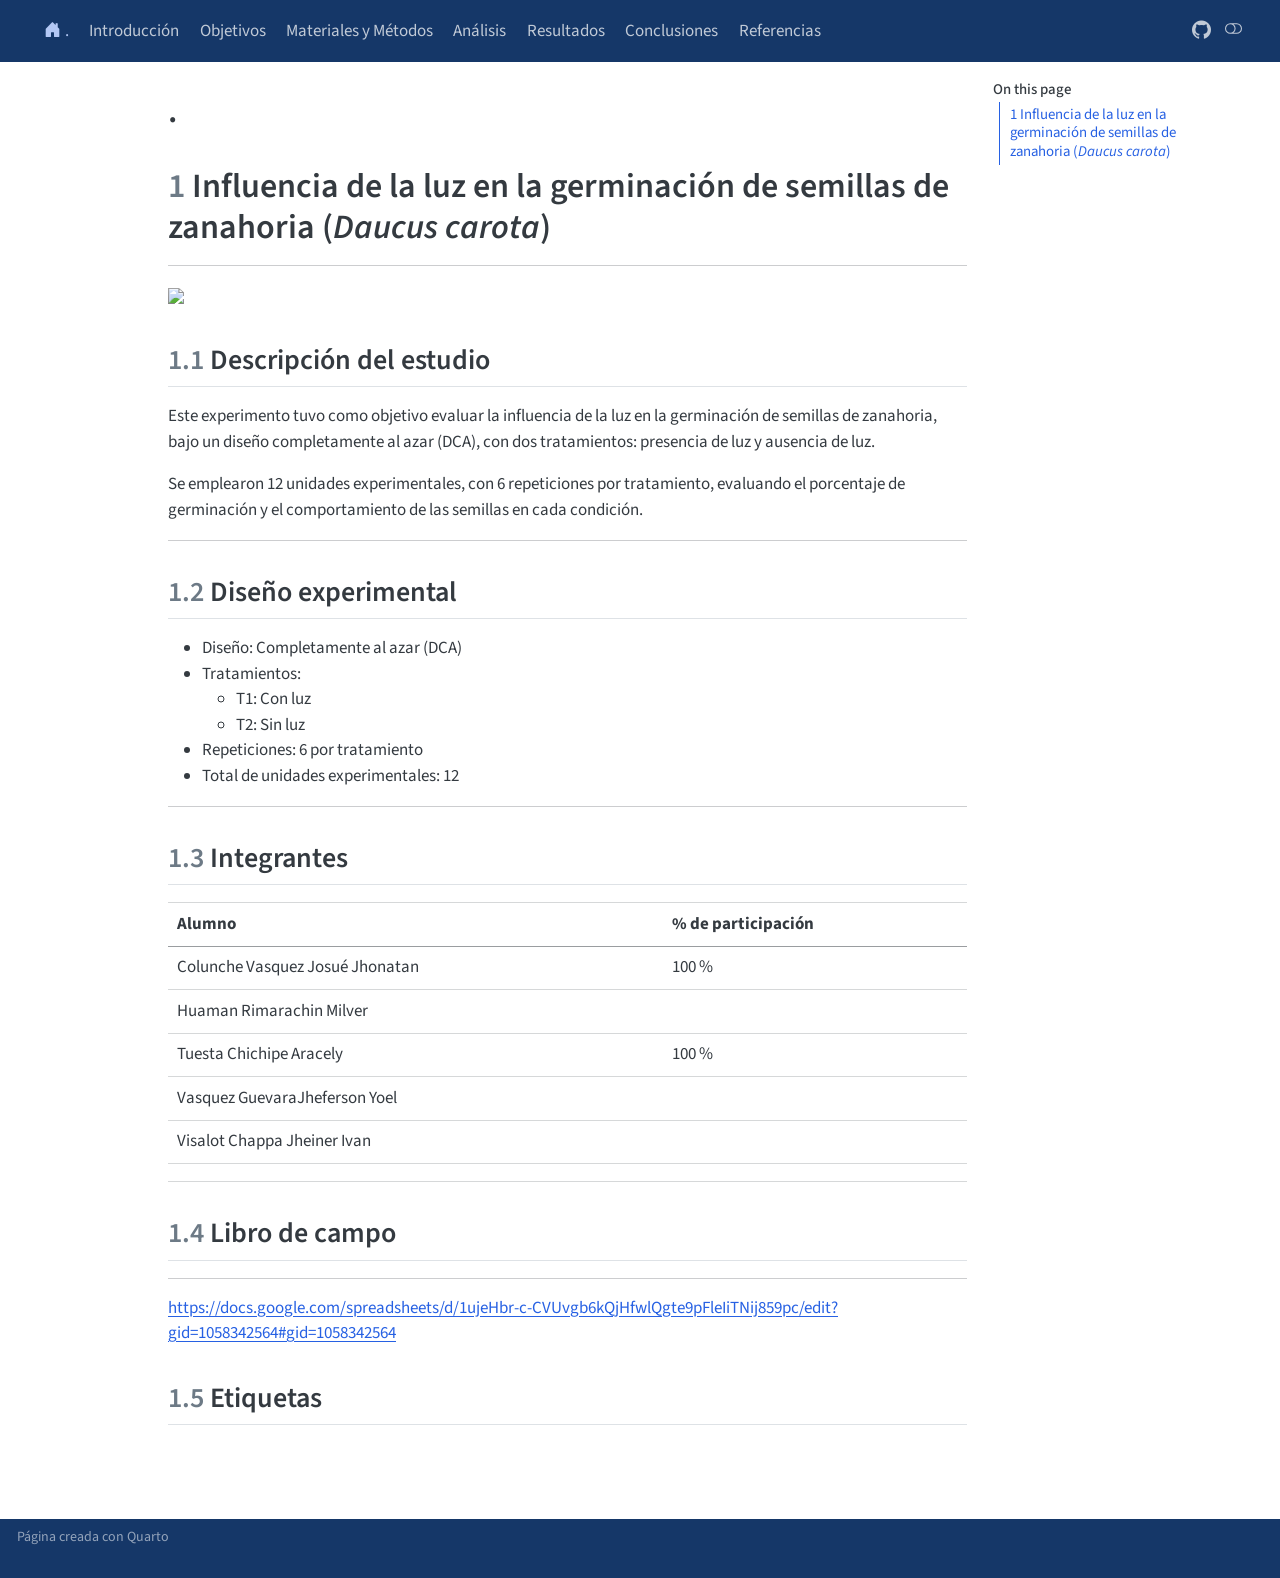
==== docs/index.html @ a4f4dec4 "grup_zanahoria" ====
<!DOCTYPE html>
<html xmlns="http://www.w3.org/1999/xhtml" lang="en" xml:lang="en"><head>

<meta charset="utf-8">
<meta name="generator" content="quarto-1.8.25">

<meta name="viewport" content="width=device-width, initial-scale=1.0, user-scalable=yes">


<title>. – Germinación de Zanahoria</title>
<style>
code{white-space: pre-wrap;}
span.smallcaps{font-variant: small-caps;}
div.columns{display: flex; gap: min(4vw, 1.5em);}
div.column{flex: auto; overflow-x: auto;}
div.hanging-indent{margin-left: 1.5em; text-indent: -1.5em;}
ul.task-list{list-style: none;}
ul.task-list li input[type="checkbox"] {
  width: 0.8em;
  margin: 0 0.8em 0.2em -1em; /* quarto-specific, see https://github.com/quarto-dev/quarto-cli/issues/4556 */ 
  vertical-align: middle;
}
</style>


<script src="site_libs/quarto-nav/quarto-nav.js"></script>
<script src="site_libs/quarto-nav/headroom.min.js"></script>
<script src="site_libs/clipboard/clipboard.min.js"></script>
<script src="site_libs/quarto-search/autocomplete.umd.js"></script>
<script src="site_libs/quarto-search/fuse.min.js"></script>
<script src="site_libs/quarto-search/quarto-search.js"></script>
<meta name="quarto:offset" content="./">
<script src="site_libs/quarto-html/quarto.js" type="module"></script>
<script src="site_libs/quarto-html/tabsets/tabsets.js" type="module"></script>
<script src="site_libs/quarto-html/axe/axe-check.js" type="module"></script>
<script src="site_libs/quarto-html/popper.min.js"></script>
<script src="site_libs/quarto-html/tippy.umd.min.js"></script>
<script src="site_libs/quarto-html/anchor.min.js"></script>
<link href="site_libs/quarto-html/tippy.css" rel="stylesheet">
<link href="site_libs/quarto-html/quarto-syntax-highlighting-7b89279ff1a6dce999919e0e67d4d9ec.css" rel="stylesheet" class="quarto-color-scheme" id="quarto-text-highlighting-styles">
<link href="site_libs/quarto-html/quarto-syntax-highlighting-dark-707d8167ce6003fca903bfe2be84ab7f.css" rel="stylesheet" class="quarto-color-scheme quarto-color-alternate" id="quarto-text-highlighting-styles">
<link href="site_libs/quarto-html/quarto-syntax-highlighting-7b89279ff1a6dce999919e0e67d4d9ec.css" rel="stylesheet" class="quarto-color-scheme-extra" id="quarto-text-highlighting-styles">
<script src="site_libs/bootstrap/bootstrap.min.js"></script>
<link href="site_libs/bootstrap/bootstrap-icons.css" rel="stylesheet">
<link href="site_libs/bootstrap/bootstrap-f4fe84d6aef50771ecb6d51d9c04e123.min.css" rel="stylesheet" append-hash="true" class="quarto-color-scheme" id="quarto-bootstrap" data-mode="light">
<link href="site_libs/bootstrap/bootstrap-dark-17137f2d89cb4704810984cd460d24f6.min.css" rel="stylesheet" append-hash="true" class="quarto-color-scheme quarto-color-alternate" id="quarto-bootstrap" data-mode="dark">
<link href="site_libs/bootstrap/bootstrap-f4fe84d6aef50771ecb6d51d9c04e123.min.css" rel="stylesheet" append-hash="true" class="quarto-color-scheme-extra" id="quarto-bootstrap" data-mode="light">
<script id="quarto-search-options" type="application/json">{
  "location": "navbar",
  "copy-button": false,
  "collapse-after": 3,
  "panel-placement": "end",
  "type": "overlay",
  "limit": 50,
  "keyboard-shortcut": [
    "f",
    "/",
    "s"
  ],
  "show-item-context": false,
  "language": {
    "search-no-results-text": "No results",
    "search-matching-documents-text": "matching documents",
    "search-copy-link-title": "Copy link to search",
    "search-hide-matches-text": "Hide additional matches",
    "search-more-match-text": "more match in this document",
    "search-more-matches-text": "more matches in this document",
    "search-clear-button-title": "Clear",
    "search-text-placeholder": "",
    "search-detached-cancel-button-title": "Cancel",
    "search-submit-button-title": "Submit",
    "search-label": "Search"
  }
}</script>


</head>

<body class="nav-fixed quarto-light"><script id="quarto-html-before-body" type="application/javascript">
    const toggleBodyColorMode = (bsSheetEl) => {
      const mode = bsSheetEl.getAttribute("data-mode");
      const bodyEl = window.document.querySelector("body");
      if (mode === "dark") {
        bodyEl.classList.add("quarto-dark");
        bodyEl.classList.remove("quarto-light");
      } else {
        bodyEl.classList.add("quarto-light");
        bodyEl.classList.remove("quarto-dark");
      }
    }
    const toggleBodyColorPrimary = () => {
      const bsSheetEl = window.document.querySelector("link#quarto-bootstrap:not([rel=disabled-stylesheet])");
      if (bsSheetEl) {
        toggleBodyColorMode(bsSheetEl);
      }
    }
    const setColorSchemeToggle = (alternate) => {
      const toggles = window.document.querySelectorAll('.quarto-color-scheme-toggle');
      for (let i=0; i < toggles.length; i++) {
        const toggle = toggles[i];
        if (toggle) {
          if (alternate) {
            toggle.classList.add("alternate");
          } else {
            toggle.classList.remove("alternate");
          }
        }
      }
    };
    const toggleColorMode = (alternate) => {
      // Switch the stylesheets
      const primaryStylesheets = window.document.querySelectorAll('link.quarto-color-scheme:not(.quarto-color-alternate)');
      const alternateStylesheets = window.document.querySelectorAll('link.quarto-color-scheme.quarto-color-alternate');
      manageTransitions('#quarto-margin-sidebar .nav-link', false);
      if (alternate) {
        // note: dark is layered on light, we don't disable primary!
        enableStylesheet(alternateStylesheets);
        for (const sheetNode of alternateStylesheets) {
          if (sheetNode.id === "quarto-bootstrap") {
            toggleBodyColorMode(sheetNode);
          }
        }
      } else {
        disableStylesheet(alternateStylesheets);
        enableStylesheet(primaryStylesheets)
        toggleBodyColorPrimary();
      }
      manageTransitions('#quarto-margin-sidebar .nav-link', true);
      // Switch the toggles
      setColorSchemeToggle(alternate)
      // Hack to workaround the fact that safari doesn't
      // properly recolor the scrollbar when toggling (#1455)
      if (navigator.userAgent.indexOf('Safari') > 0 && navigator.userAgent.indexOf('Chrome') == -1) {
        manageTransitions("body", false);
        window.scrollTo(0, 1);
        setTimeout(() => {
          window.scrollTo(0, 0);
          manageTransitions("body", true);
        }, 40);
      }
    }
    const disableStylesheet = (stylesheets) => {
      for (let i=0; i < stylesheets.length; i++) {
        const stylesheet = stylesheets[i];
        stylesheet.rel = 'disabled-stylesheet';
      }
    }
    const enableStylesheet = (stylesheets) => {
      for (let i=0; i < stylesheets.length; i++) {
        const stylesheet = stylesheets[i];
        if(stylesheet.rel !== 'stylesheet') { // for Chrome, which will still FOUC without this check
          stylesheet.rel = 'stylesheet';
        }
      }
    }
    const manageTransitions = (selector, allowTransitions) => {
      const els = window.document.querySelectorAll(selector);
      for (let i=0; i < els.length; i++) {
        const el = els[i];
        if (allowTransitions) {
          el.classList.remove('notransition');
        } else {
          el.classList.add('notransition');
        }
      }
    }
    const isFileUrl = () => {
      return window.location.protocol === 'file:';
    }
    const hasAlternateSentinel = () => {
      let styleSentinel = getColorSchemeSentinel();
      if (styleSentinel !== null) {
        return styleSentinel === "alternate";
      } else {
        return false;
      }
    }
    const setStyleSentinel = (alternate) => {
      const value = alternate ? "alternate" : "default";
      if (!isFileUrl()) {
        window.localStorage.setItem("quarto-color-scheme", value);
      } else {
        localAlternateSentinel = value;
      }
    }
    const getColorSchemeSentinel = () => {
      if (!isFileUrl()) {
        const storageValue = window.localStorage.getItem("quarto-color-scheme");
        return storageValue != null ? storageValue : localAlternateSentinel;
      } else {
        return localAlternateSentinel;
      }
    }
    const toggleGiscusIfUsed = (isAlternate, darkModeDefault) => {
      const baseTheme = document.querySelector('#giscus-base-theme')?.value ?? 'light';
      const alternateTheme = document.querySelector('#giscus-alt-theme')?.value ?? 'dark';
      let newTheme = '';
      if(authorPrefersDark) {
        newTheme = isAlternate ? baseTheme : alternateTheme;
      } else {
        newTheme = isAlternate ? alternateTheme : baseTheme;
      }
      const changeGiscusTheme = () => {
        // From: https://github.com/giscus/giscus/issues/336
        const sendMessage = (message) => {
          const iframe = document.querySelector('iframe.giscus-frame');
          if (!iframe) return;
          iframe.contentWindow.postMessage({ giscus: message }, 'https://giscus.app');
        }
        sendMessage({
          setConfig: {
            theme: newTheme
          }
        });
      }
      const isGiscussLoaded = window.document.querySelector('iframe.giscus-frame') !== null;
      if (isGiscussLoaded) {
        changeGiscusTheme();
      }
    };
    const authorPrefersDark = false;
    const darkModeDefault = authorPrefersDark;
      document.querySelector('link#quarto-text-highlighting-styles.quarto-color-scheme-extra').rel = 'disabled-stylesheet';
      document.querySelector('link#quarto-bootstrap.quarto-color-scheme-extra').rel = 'disabled-stylesheet';
    let localAlternateSentinel = darkModeDefault ? 'alternate' : 'default';
    // Dark / light mode switch
    window.quartoToggleColorScheme = () => {
      // Read the current dark / light value
      let toAlternate = !hasAlternateSentinel();
      toggleColorMode(toAlternate);
      setStyleSentinel(toAlternate);
      toggleGiscusIfUsed(toAlternate, darkModeDefault);
      window.dispatchEvent(new Event('resize'));
    };
    // Switch to dark mode if need be
    if (hasAlternateSentinel()) {
      toggleColorMode(true);
    } else {
      toggleColorMode(false);
    }
  </script>

<div id="quarto-search-results"></div>
  <header id="quarto-header" class="headroom fixed-top">
    <nav class="navbar navbar-expand-lg " data-bs-theme="dark">
      <div class="navbar-container container-fluid">
      <div class="navbar-brand-container mx-auto">
    <a href="./index.html" class="navbar-brand navbar-brand-logo">
    </a>
  </div>
            <div id="quarto-search" class="" title="Search"></div>
          <button class="navbar-toggler" type="button" data-bs-toggle="collapse" data-bs-target="#navbarCollapse" aria-controls="navbarCollapse" role="menu" aria-expanded="false" aria-label="Toggle navigation" onclick="if (window.quartoToggleHeadroom) { window.quartoToggleHeadroom(); }">
  <span class="navbar-toggler-icon"></span>
</button>
          <div class="collapse navbar-collapse" id="navbarCollapse">
            <ul class="navbar-nav navbar-nav-scroll me-auto">
  <li class="nav-item">
    <a class="nav-link active" href="./index.html" aria-current="page"> <i class="bi bi-house-door-fill" role="img">
</i> 
<span class="menu-text">.</span></a>
  </li>  
  <li class="nav-item">
    <a class="nav-link" href="./introduccion.html"> 
<span class="menu-text">Introducción</span></a>
  </li>  
  <li class="nav-item">
    <a class="nav-link" href="./objetivos.html"> 
<span class="menu-text">Objetivos</span></a>
  </li>  
  <li class="nav-item">
    <a class="nav-link" href="./metodologia.html"> 
<span class="menu-text">Materiales y Métodos</span></a>
  </li>  
  <li class="nav-item">
    <a class="nav-link" href="./analisis.html"> 
<span class="menu-text">Análisis</span></a>
  </li>  
  <li class="nav-item">
    <a class="nav-link" href="./resultados.html"> 
<span class="menu-text">Resultados</span></a>
  </li>  
  <li class="nav-item">
    <a class="nav-link" href="./conclusiones.html"> 
<span class="menu-text">Conclusiones</span></a>
  </li>  
  <li class="nav-item">
    <a class="nav-link" href="./referencias.html"> 
<span class="menu-text">Referencias</span></a>
  </li>  
</ul>
            <ul class="navbar-nav navbar-nav-scroll ms-auto">
  <li class="nav-item compact">
    <a class="nav-link" href="https://github.com/7342664321-bot/Grupo05_zanahorias"> <i class="bi bi-github" role="img" aria-label="GitHub">
</i> 
<span class="menu-text"></span></a>
  </li>  
</ul>
          </div> <!-- /navcollapse -->
            <div class="quarto-navbar-tools">
  <a href="" class="quarto-color-scheme-toggle quarto-navigation-tool  px-1" onclick="window.quartoToggleColorScheme(); return false;" title="Toggle dark mode"><i class="bi"></i></a>
</div>
      </div> <!-- /container-fluid -->
    </nav>
</header>
<!-- content -->
<div id="quarto-content" class="quarto-container page-columns page-rows-contents page-layout-article page-navbar">
<!-- sidebar -->
<!-- margin-sidebar -->
    <div id="quarto-margin-sidebar" class="sidebar margin-sidebar">
        <nav id="TOC" role="doc-toc" class="toc-active">
    <h2 id="toc-title">On this page</h2>
   
  <ul>
  <li><a href="#influencia-de-la-luz-en-la-germinación-de-semillas-de-zanahoria-daucus-carota" id="toc-influencia-de-la-luz-en-la-germinación-de-semillas-de-zanahoria-daucus-carota" class="nav-link active" data-scroll-target="#influencia-de-la-luz-en-la-germinación-de-semillas-de-zanahoria-daucus-carota"><span class="header-section-number">1</span> Influencia de la luz en la germinación de semillas de zanahoria (<em>Daucus carota</em>)</a>
  <ul class="collapse">
  <li><a href="#descripción-del-estudio" id="toc-descripción-del-estudio" class="nav-link" data-scroll-target="#descripción-del-estudio"><span class="header-section-number">1.1</span> Descripción del estudio</a></li>
  <li><a href="#diseño-experimental" id="toc-diseño-experimental" class="nav-link" data-scroll-target="#diseño-experimental"><span class="header-section-number">1.2</span> Diseño experimental</a></li>
  <li><a href="#integrantes" id="toc-integrantes" class="nav-link" data-scroll-target="#integrantes"><span class="header-section-number">1.3</span> Integrantes</a></li>
  <li><a href="#libro-de-campo" id="toc-libro-de-campo" class="nav-link" data-scroll-target="#libro-de-campo"><span class="header-section-number">1.4</span> Libro de campo</a></li>
  <li><a href="#etiquetas" id="toc-etiquetas" class="nav-link" data-scroll-target="#etiquetas"><span class="header-section-number">1.5</span> Etiquetas</a></li>
  </ul></li>
  </ul>
</nav>
    </div>
<!-- main -->
<main class="content" id="quarto-document-content">


<header id="title-block-header" class="quarto-title-block default">
<div class="quarto-title">
<h1 class="title">.</h1>
</div>



<div class="quarto-title-meta">

    
  
    
  </div>
  


</header>


<section id="influencia-de-la-luz-en-la-germinación-de-semillas-de-zanahoria-daucus-carota" class="level1" data-number="1">
<h1 data-number="1"><span class="header-section-number">1</span> Influencia de la luz en la germinación de semillas de zanahoria (<em>Daucus carota</em>)</h1>
<hr>
<p><img src="http://hablemosdeculturas.com/wp-content/uploads/2018/08/sembrar-zanahorias-1.jpg" class="img-fluid"></p>
<section id="descripción-del-estudio" class="level2" data-number="1.1">
<h2 data-number="1.1" class="anchored" data-anchor-id="descripción-del-estudio"><span class="header-section-number">1.1</span> Descripción del estudio</h2>
<p>Este experimento tuvo como objetivo evaluar la influencia de la luz en la germinación de semillas de zanahoria, bajo un diseño completamente al azar (DCA), con dos tratamientos: presencia de luz y ausencia de luz.</p>
<p>Se emplearon 12 unidades experimentales, con 6 repeticiones por tratamiento, evaluando el porcentaje de germinación y el comportamiento de las semillas en cada condición.</p>
<hr>
</section>
<section id="diseño-experimental" class="level2" data-number="1.2">
<h2 data-number="1.2" class="anchored" data-anchor-id="diseño-experimental"><span class="header-section-number">1.2</span> Diseño experimental</h2>
<ul>
<li>Diseño: Completamente al azar (DCA)<br>
</li>
<li>Tratamientos:
<ul>
<li>T1: Con luz<br>
</li>
<li>T2: Sin luz<br>
</li>
</ul></li>
<li>Repeticiones: 6 por tratamiento</li>
<li>Total de unidades experimentales: 12</li>
</ul>
<hr>
</section>
<section id="integrantes" class="level2" data-number="1.3">
<h2 data-number="1.3" class="anchored" data-anchor-id="integrantes"><span class="header-section-number">1.3</span> Integrantes</h2>
<table class="caption-top table">
<thead>
<tr class="header">
<th>Alumno</th>
<th>% de participación</th>
</tr>
</thead>
<tbody>
<tr class="odd">
<td>Colunche Vasquez Josué Jhonatan</td>
<td>100 %</td>
</tr>
<tr class="even">
<td>Huaman Rimarachin Milver</td>
<td></td>
</tr>
<tr class="odd">
<td>Tuesta Chichipe Aracely</td>
<td>100 %</td>
</tr>
<tr class="even">
<td>Vasquez GuevaraJheferson Yoel</td>
<td></td>
</tr>
<tr class="odd">
<td>Visalot Chappa Jheiner Ivan</td>
<td></td>
</tr>
<tr class="even">
<td></td>
<td></td>
</tr>
</tbody>
</table>
</section>
<section id="libro-de-campo" class="level2" data-number="1.4">
<h2 data-number="1.4" class="anchored" data-anchor-id="libro-de-campo"><span class="header-section-number">1.4</span> Libro de campo</h2>
<hr>
<p><a href="https://docs.google.com/spreadsheets/d/1ujeHbr-c-CVUvgb6kQjHfwlQgte9pFleIiTNij859pc/edit?gid=1058342564#gid=1058342564" class="uri">https://docs.google.com/spreadsheets/d/1ujeHbr-c-CVUvgb6kQjHfwlQgte9pFleIiTNij859pc/edit?gid=1058342564#gid=1058342564</a></p>
</section>
<section id="etiquetas" class="level2" data-number="1.5">
<h2 data-number="1.5" class="anchored" data-anchor-id="etiquetas"><span class="header-section-number">1.5</span> Etiquetas</h2>


</section>
</section>

</main> <!-- /main -->
<script id="quarto-html-after-body" type="application/javascript">
  window.document.addEventListener("DOMContentLoaded", function (event) {
    // Ensure there is a toggle, if there isn't float one in the top right
    if (window.document.querySelector('.quarto-color-scheme-toggle') === null) {
      const a = window.document.createElement('a');
      a.classList.add('top-right');
      a.classList.add('quarto-color-scheme-toggle');
      a.href = "";
      a.onclick = function() { try { window.quartoToggleColorScheme(); } catch {} return false; };
      const i = window.document.createElement("i");
      i.classList.add('bi');
      a.appendChild(i);
      window.document.body.appendChild(a);
    }
    setColorSchemeToggle(hasAlternateSentinel())
    const icon = "";
    const anchorJS = new window.AnchorJS();
    anchorJS.options = {
      placement: 'right',
      icon: icon
    };
    anchorJS.add('.anchored');
    const isCodeAnnotation = (el) => {
      for (const clz of el.classList) {
        if (clz.startsWith('code-annotation-')) {                     
          return true;
        }
      }
      return false;
    }
    const onCopySuccess = function(e) {
      // button target
      const button = e.trigger;
      // don't keep focus
      button.blur();
      // flash "checked"
      button.classList.add('code-copy-button-checked');
      var currentTitle = button.getAttribute("title");
      button.setAttribute("title", "Copied!");
      let tooltip;
      if (window.bootstrap) {
        button.setAttribute("data-bs-toggle", "tooltip");
        button.setAttribute("data-bs-placement", "left");
        button.setAttribute("data-bs-title", "Copied!");
        tooltip = new bootstrap.Tooltip(button, 
          { trigger: "manual", 
            customClass: "code-copy-button-tooltip",
            offset: [0, -8]});
        tooltip.show();    
      }
      setTimeout(function() {
        if (tooltip) {
          tooltip.hide();
          button.removeAttribute("data-bs-title");
          button.removeAttribute("data-bs-toggle");
          button.removeAttribute("data-bs-placement");
        }
        button.setAttribute("title", currentTitle);
        button.classList.remove('code-copy-button-checked');
      }, 1000);
      // clear code selection
      e.clearSelection();
    }
    const getTextToCopy = function(trigger) {
      const outerScaffold = trigger.parentElement.cloneNode(true);
      const codeEl = outerScaffold.querySelector('code');
      for (const childEl of codeEl.children) {
        if (isCodeAnnotation(childEl)) {
          childEl.remove();
        }
      }
      return codeEl.innerText;
    }
    const clipboard = new window.ClipboardJS('.code-copy-button:not([data-in-quarto-modal])', {
      text: getTextToCopy
    });
    clipboard.on('success', onCopySuccess);
    if (window.document.getElementById('quarto-embedded-source-code-modal')) {
      const clipboardModal = new window.ClipboardJS('.code-copy-button[data-in-quarto-modal]', {
        text: getTextToCopy,
        container: window.document.getElementById('quarto-embedded-source-code-modal')
      });
      clipboardModal.on('success', onCopySuccess);
    }
      var localhostRegex = new RegExp(/^(?:http|https):\/\/localhost\:?[0-9]*\//);
      var mailtoRegex = new RegExp(/^mailto:/);
        var filterRegex = new RegExp('/' + window.location.host + '/');
      var isInternal = (href) => {
          return filterRegex.test(href) || localhostRegex.test(href) || mailtoRegex.test(href);
      }
      // Inspect non-navigation links and adorn them if external
     var links = window.document.querySelectorAll('a[href]:not(.nav-link):not(.navbar-brand):not(.toc-action):not(.sidebar-link):not(.sidebar-item-toggle):not(.pagination-link):not(.no-external):not([aria-hidden]):not(.dropdown-item):not(.quarto-navigation-tool):not(.about-link)');
      for (var i=0; i<links.length; i++) {
        const link = links[i];
        if (!isInternal(link.href)) {
          // undo the damage that might have been done by quarto-nav.js in the case of
          // links that we want to consider external
          if (link.dataset.originalHref !== undefined) {
            link.href = link.dataset.originalHref;
          }
        }
      }
    function tippyHover(el, contentFn, onTriggerFn, onUntriggerFn) {
      const config = {
        allowHTML: true,
        maxWidth: 500,
        delay: 100,
        arrow: false,
        appendTo: function(el) {
            return el.parentElement;
        },
        interactive: true,
        interactiveBorder: 10,
        theme: 'quarto',
        placement: 'bottom-start',
      };
      if (contentFn) {
        config.content = contentFn;
      }
      if (onTriggerFn) {
        config.onTrigger = onTriggerFn;
      }
      if (onUntriggerFn) {
        config.onUntrigger = onUntriggerFn;
      }
      window.tippy(el, config); 
    }
    const noterefs = window.document.querySelectorAll('a[role="doc-noteref"]');
    for (var i=0; i<noterefs.length; i++) {
      const ref = noterefs[i];
      tippyHover(ref, function() {
        // use id or data attribute instead here
        let href = ref.getAttribute('data-footnote-href') || ref.getAttribute('href');
        try { href = new URL(href).hash; } catch {}
        const id = href.replace(/^#\/?/, "");
        const note = window.document.getElementById(id);
        if (note) {
          return note.innerHTML;
        } else {
          return "";
        }
      });
    }
    const xrefs = window.document.querySelectorAll('a.quarto-xref');
    const processXRef = (id, note) => {
      // Strip column container classes
      const stripColumnClz = (el) => {
        el.classList.remove("page-full", "page-columns");
        if (el.children) {
          for (const child of el.children) {
            stripColumnClz(child);
          }
        }
      }
      stripColumnClz(note)
      if (id === null || id.startsWith('sec-')) {
        // Special case sections, only their first couple elements
        const container = document.createElement("div");
        if (note.children && note.children.length > 2) {
          container.appendChild(note.children[0].cloneNode(true));
          for (let i = 1; i < note.children.length; i++) {
            const child = note.children[i];
            if (child.tagName === "P" && child.innerText === "") {
              continue;
            } else {
              container.appendChild(child.cloneNode(true));
              break;
            }
          }
          if (window.Quarto?.typesetMath) {
            window.Quarto.typesetMath(container);
          }
          return container.innerHTML
        } else {
          if (window.Quarto?.typesetMath) {
            window.Quarto.typesetMath(note);
          }
          return note.innerHTML;
        }
      } else {
        // Remove any anchor links if they are present
        const anchorLink = note.querySelector('a.anchorjs-link');
        if (anchorLink) {
          anchorLink.remove();
        }
        if (window.Quarto?.typesetMath) {
          window.Quarto.typesetMath(note);
        }
        if (note.classList.contains("callout")) {
          return note.outerHTML;
        } else {
          return note.innerHTML;
        }
      }
    }
    for (var i=0; i<xrefs.length; i++) {
      const xref = xrefs[i];
      tippyHover(xref, undefined, function(instance) {
        instance.disable();
        let url = xref.getAttribute('href');
        let hash = undefined; 
        if (url.startsWith('#')) {
          hash = url;
        } else {
          try { hash = new URL(url).hash; } catch {}
        }
        if (hash) {
          const id = hash.replace(/^#\/?/, "");
          const note = window.document.getElementById(id);
          if (note !== null) {
            try {
              const html = processXRef(id, note.cloneNode(true));
              instance.setContent(html);
            } finally {
              instance.enable();
              instance.show();
            }
          } else {
            // See if we can fetch this
            fetch(url.split('#')[0])
            .then(res => res.text())
            .then(html => {
              const parser = new DOMParser();
              const htmlDoc = parser.parseFromString(html, "text/html");
              const note = htmlDoc.getElementById(id);
              if (note !== null) {
                const html = processXRef(id, note);
                instance.setContent(html);
              } 
            }).finally(() => {
              instance.enable();
              instance.show();
            });
          }
        } else {
          // See if we can fetch a full url (with no hash to target)
          // This is a special case and we should probably do some content thinning / targeting
          fetch(url)
          .then(res => res.text())
          .then(html => {
            const parser = new DOMParser();
            const htmlDoc = parser.parseFromString(html, "text/html");
            const note = htmlDoc.querySelector('main.content');
            if (note !== null) {
              // This should only happen for chapter cross references
              // (since there is no id in the URL)
              // remove the first header
              if (note.children.length > 0 && note.children[0].tagName === "HEADER") {
                note.children[0].remove();
              }
              const html = processXRef(null, note);
              instance.setContent(html);
            } 
          }).finally(() => {
            instance.enable();
            instance.show();
          });
        }
      }, function(instance) {
      });
    }
        let selectedAnnoteEl;
        const selectorForAnnotation = ( cell, annotation) => {
          let cellAttr = 'data-code-cell="' + cell + '"';
          let lineAttr = 'data-code-annotation="' +  annotation + '"';
          const selector = 'span[' + cellAttr + '][' + lineAttr + ']';
          return selector;
        }
        const selectCodeLines = (annoteEl) => {
          const doc = window.document;
          const targetCell = annoteEl.getAttribute("data-target-cell");
          const targetAnnotation = annoteEl.getAttribute("data-target-annotation");
          const annoteSpan = window.document.querySelector(selectorForAnnotation(targetCell, targetAnnotation));
          const lines = annoteSpan.getAttribute("data-code-lines").split(",");
          const lineIds = lines.map((line) => {
            return targetCell + "-" + line;
          })
          let top = null;
          let height = null;
          let parent = null;
          if (lineIds.length > 0) {
              //compute the position of the single el (top and bottom and make a div)
              const el = window.document.getElementById(lineIds[0]);
              top = el.offsetTop;
              height = el.offsetHeight;
              parent = el.parentElement.parentElement;
            if (lineIds.length > 1) {
              const lastEl = window.document.getElementById(lineIds[lineIds.length - 1]);
              const bottom = lastEl.offsetTop + lastEl.offsetHeight;
              height = bottom - top;
            }
            if (top !== null && height !== null && parent !== null) {
              // cook up a div (if necessary) and position it 
              let div = window.document.getElementById("code-annotation-line-highlight");
              if (div === null) {
                div = window.document.createElement("div");
                div.setAttribute("id", "code-annotation-line-highlight");
                div.style.position = 'absolute';
                parent.appendChild(div);
              }
              div.style.top = top - 2 + "px";
              div.style.height = height + 4 + "px";
              div.style.left = 0;
              let gutterDiv = window.document.getElementById("code-annotation-line-highlight-gutter");
              if (gutterDiv === null) {
                gutterDiv = window.document.createElement("div");
                gutterDiv.setAttribute("id", "code-annotation-line-highlight-gutter");
                gutterDiv.style.position = 'absolute';
                const codeCell = window.document.getElementById(targetCell);
                const gutter = codeCell.querySelector('.code-annotation-gutter');
                gutter.appendChild(gutterDiv);
              }
              gutterDiv.style.top = top - 2 + "px";
              gutterDiv.style.height = height + 4 + "px";
            }
            selectedAnnoteEl = annoteEl;
          }
        };
        const unselectCodeLines = () => {
          const elementsIds = ["code-annotation-line-highlight", "code-annotation-line-highlight-gutter"];
          elementsIds.forEach((elId) => {
            const div = window.document.getElementById(elId);
            if (div) {
              div.remove();
            }
          });
          selectedAnnoteEl = undefined;
        };
          // Handle positioning of the toggle
      window.addEventListener(
        "resize",
        throttle(() => {
          elRect = undefined;
          if (selectedAnnoteEl) {
            selectCodeLines(selectedAnnoteEl);
          }
        }, 10)
      );
      function throttle(fn, ms) {
      let throttle = false;
      let timer;
        return (...args) => {
          if(!throttle) { // first call gets through
              fn.apply(this, args);
              throttle = true;
          } else { // all the others get throttled
              if(timer) clearTimeout(timer); // cancel #2
              timer = setTimeout(() => {
                fn.apply(this, args);
                timer = throttle = false;
              }, ms);
          }
        };
      }
        // Attach click handler to the DT
        const annoteDls = window.document.querySelectorAll('dt[data-target-cell]');
        for (const annoteDlNode of annoteDls) {
          annoteDlNode.addEventListener('click', (event) => {
            const clickedEl = event.target;
            if (clickedEl !== selectedAnnoteEl) {
              unselectCodeLines();
              const activeEl = window.document.querySelector('dt[data-target-cell].code-annotation-active');
              if (activeEl) {
                activeEl.classList.remove('code-annotation-active');
              }
              selectCodeLines(clickedEl);
              clickedEl.classList.add('code-annotation-active');
            } else {
              // Unselect the line
              unselectCodeLines();
              clickedEl.classList.remove('code-annotation-active');
            }
          });
        }
    const findCites = (el) => {
      const parentEl = el.parentElement;
      if (parentEl) {
        const cites = parentEl.dataset.cites;
        if (cites) {
          return {
            el,
            cites: cites.split(' ')
          };
        } else {
          return findCites(el.parentElement)
        }
      } else {
        return undefined;
      }
    };
    var bibliorefs = window.document.querySelectorAll('a[role="doc-biblioref"]');
    for (var i=0; i<bibliorefs.length; i++) {
      const ref = bibliorefs[i];
      const citeInfo = findCites(ref);
      if (citeInfo) {
        tippyHover(citeInfo.el, function() {
          var popup = window.document.createElement('div');
          citeInfo.cites.forEach(function(cite) {
            var citeDiv = window.document.createElement('div');
            citeDiv.classList.add('hanging-indent');
            citeDiv.classList.add('csl-entry');
            var biblioDiv = window.document.getElementById('ref-' + cite);
            if (biblioDiv) {
              citeDiv.innerHTML = biblioDiv.innerHTML;
            }
            popup.appendChild(citeDiv);
          });
          return popup.innerHTML;
        });
      }
    }
  });
  </script>
</div> <!-- /content -->
<footer class="footer">
  <div class="nav-footer">
    <div class="nav-footer-left">
<p>Página creada con Quarto</p>
</div>   
    <div class="nav-footer-center">
      &nbsp;
    </div>
    <div class="nav-footer-right">
      &nbsp;
    </div>
  </div>
</footer>




</body></html>
---- docs/site_libs/quarto-html/tippy.css ----
.tippy-box[data-animation=fade][data-state=hidden]{opacity:0}[data-tippy-root]{max-width:calc(100vw - 10px)}.tippy-box{position:relative;background-color:#333;color:#fff;border-radius:4px;font-size:14px;line-height:1.4;white-space:normal;outline:0;transition-property:transform,visibility,opacity}.tippy-box[data-placement^=top]>.tippy-arrow{bottom:0}.tippy-box[data-placement^=top]>.tippy-arrow:before{bottom:-7px;left:0;border-width:8px 8px 0;border-top-color:initial;transform-origin:center top}.tippy-box[data-placement^=bottom]>.tippy-arrow{top:0}.tippy-box[data-placement^=bottom]>.tippy-arrow:before{top:-7px;left:0;border-width:0 8px 8px;border-bottom-color:initial;transform-origin:center bottom}.tippy-box[data-placement^=left]>.tippy-arrow{right:0}.tippy-box[data-placement^=left]>.tippy-arrow:before{border-width:8px 0 8px 8px;border-left-color:initial;right:-7px;transform-origin:center left}.tippy-box[data-placement^=right]>.tippy-arrow{left:0}.tippy-box[data-placement^=right]>.tippy-arrow:before{left:-7px;border-width:8px 8px 8px 0;border-right-color:initial;transform-origin:center right}.tippy-box[data-inertia][data-state=visible]{transition-timing-function:cubic-bezier(.54,1.5,.38,1.11)}.tippy-arrow{width:16px;height:16px;color:#333}.tippy-arrow:before{content:"";position:absolute;border-color:transparent;border-style:solid}.tippy-content{position:relative;padding:5px 9px;z-index:1}
---- docs/site_libs/quarto-html/quarto-syntax-highlighting-7b89279ff1a6dce999919e0e67d4d9ec.css ----
/* quarto syntax highlight colors */
:root {
  --quarto-hl-ot-color: #003B4F;
  --quarto-hl-at-color: #657422;
  --quarto-hl-ss-color: #20794D;
  --quarto-hl-an-color: #5E5E5E;
  --quarto-hl-fu-color: #4758AB;
  --quarto-hl-st-color: #20794D;
  --quarto-hl-cf-color: #003B4F;
  --quarto-hl-op-color: #5E5E5E;
  --quarto-hl-er-color: #AD0000;
  --quarto-hl-bn-color: #AD0000;
  --quarto-hl-al-color: #AD0000;
  --quarto-hl-va-color: #111111;
  --quarto-hl-bu-color: inherit;
  --quarto-hl-ex-color: inherit;
  --quarto-hl-pp-color: #AD0000;
  --quarto-hl-in-color: #5E5E5E;
  --quarto-hl-vs-color: #20794D;
  --quarto-hl-wa-color: #5E5E5E;
  --quarto-hl-do-color: #5E5E5E;
  --quarto-hl-im-color: #00769E;
  --quarto-hl-ch-color: #20794D;
  --quarto-hl-dt-color: #AD0000;
  --quarto-hl-fl-color: #AD0000;
  --quarto-hl-co-color: #5E5E5E;
  --quarto-hl-cv-color: #5E5E5E;
  --quarto-hl-cn-color: #8f5902;
  --quarto-hl-sc-color: #5E5E5E;
  --quarto-hl-dv-color: #AD0000;
  --quarto-hl-kw-color: #003B4F;
}

/* other quarto variables */
:root {
  --quarto-font-monospace: SFMono-Regular, Menlo, Monaco, Consolas, "Liberation Mono", "Courier New", monospace;
}

/* syntax highlight based on Pandoc's rules */
pre > code.sourceCode > span {
  color: #003B4F;
}

code.sourceCode > span {
  color: #003B4F;
}

div.sourceCode,
div.sourceCode pre.sourceCode {
  color: #003B4F;
}

/* Normal */
code span {
  color: #003B4F;
}

/* Alert */
code span.al {
  color: #AD0000;
  font-style: inherit;
}

/* Annotation */
code span.an {
  color: #5E5E5E;
  font-style: inherit;
}

/* Attribute */
code span.at {
  color: #657422;
  font-style: inherit;
}

/* BaseN */
code span.bn {
  color: #AD0000;
  font-style: inherit;
}

/* BuiltIn */
code span.bu {
  font-style: inherit;
}

/* ControlFlow */
code span.cf {
  color: #003B4F;
  font-weight: bold;
  font-style: inherit;
}

/* Char */
code span.ch {
  color: #20794D;
  font-style: inherit;
}

/* Constant */
code span.cn {
  color: #8f5902;
  font-style: inherit;
}

/* Comment */
code span.co {
  color: #5E5E5E;
  font-style: inherit;
}

/* CommentVar */
code span.cv {
  color: #5E5E5E;
  font-style: italic;
}

/* Documentation */
code span.do {
  color: #5E5E5E;
  font-style: italic;
}

/* DataType */
code span.dt {
  color: #AD0000;
  font-style: inherit;
}

/* DecVal */
code span.dv {
  color: #AD0000;
  font-style: inherit;
}

/* Error */
code span.er {
  color: #AD0000;
  font-style: inherit;
}

/* Extension */
code span.ex {
  font-style: inherit;
}

/* Float */
code span.fl {
  color: #AD0000;
  font-style: inherit;
}

/* Function */
code span.fu {
  color: #4758AB;
  font-style: inherit;
}

/* Import */
code span.im {
  color: #00769E;
  font-style: inherit;
}

/* Information */
code span.in {
  color: #5E5E5E;
  font-style: inherit;
}

/* Keyword */
code span.kw {
  color: #003B4F;
  font-weight: bold;
  font-style: inherit;
}

/* Operator */
code span.op {
  color: #5E5E5E;
  font-style: inherit;
}

/* Other */
code span.ot {
  color: #003B4F;
  font-style: inherit;
}

/* Preprocessor */
code span.pp {
  color: #AD0000;
  font-style: inherit;
}

/* SpecialChar */
code span.sc {
  color: #5E5E5E;
  font-style: inherit;
}

/* SpecialString */
code span.ss {
  color: #20794D;
  font-style: inherit;
}

/* String */
code span.st {
  color: #20794D;
  font-style: inherit;
}

/* Variable */
code span.va {
  color: #111111;
  font-style: inherit;
}

/* VerbatimString */
code span.vs {
  color: #20794D;
  font-style: inherit;
}

/* Warning */
code span.wa {
  color: #5E5E5E;
  font-style: italic;
}

.prevent-inlining {
  content: "</";
}

/*# sourceMappingURL=3944bc705cfaf4c80e56f77c5205168a.css.map */
---- docs/site_libs/quarto-html/quarto-syntax-highlighting-dark-707d8167ce6003fca903bfe2be84ab7f.css ----
/* quarto syntax highlight colors */
:root {
  --quarto-hl-al-color: #f07178;
  --quarto-hl-an-color: #d4d0ab;
  --quarto-hl-at-color: #00e0e0;
  --quarto-hl-bn-color: #d4d0ab;
  --quarto-hl-bu-color: #abe338;
  --quarto-hl-ch-color: #abe338;
  --quarto-hl-co-color: #f8f8f2;
  --quarto-hl-cv-color: #ffd700;
  --quarto-hl-cn-color: #ffd700;
  --quarto-hl-cf-color: #ffa07a;
  --quarto-hl-dt-color: #ffa07a;
  --quarto-hl-dv-color: #d4d0ab;
  --quarto-hl-do-color: #f8f8f2;
  --quarto-hl-er-color: #f07178;
  --quarto-hl-ex-color: #00e0e0;
  --quarto-hl-fl-color: #d4d0ab;
  --quarto-hl-fu-color: #ffa07a;
  --quarto-hl-im-color: #abe338;
  --quarto-hl-in-color: #d4d0ab;
  --quarto-hl-kw-color: #ffa07a;
  --quarto-hl-op-color: #ffa07a;
  --quarto-hl-ot-color: #00e0e0;
  --quarto-hl-pp-color: #dcc6e0;
  --quarto-hl-re-color: #00e0e0;
  --quarto-hl-sc-color: #abe338;
  --quarto-hl-ss-color: #abe338;
  --quarto-hl-st-color: #abe338;
  --quarto-hl-va-color: #00e0e0;
  --quarto-hl-vs-color: #abe338;
  --quarto-hl-wa-color: #dcc6e0;
}

/* other quarto variables */
:root {
  --quarto-font-monospace: SFMono-Regular, Menlo, Monaco, Consolas, "Liberation Mono", "Courier New", monospace;
}

/* syntax highlight based on Pandoc's rules */
pre > code.sourceCode > span {
  color: #f8f8f2;
}

code.sourceCode > span {
  color: #f8f8f2;
}

div.sourceCode,
div.sourceCode pre.sourceCode {
  color: #f8f8f2;
}

/* Normal */
code span {
  color: #f8f8f2;
}

/* Alert */
code span.al {
  color: #f07178;
}

/* Annotation */
code span.an {
  color: #d4d0ab;
}

/* Attribute */
code span.at {
  color: #00e0e0;
}

/* BaseN */
code span.bn {
  color: #d4d0ab;
}

/* BuiltIn */
code span.bu {
  color: #abe338;
}

/* ControlFlow */
code span.cf {
  font-weight: bold;
  color: #ffa07a;
}

/* Char */
code span.ch {
  color: #abe338;
}

/* Constant */
code span.cn {
  color: #ffd700;
}

/* Comment */
code span.co {
  font-style: italic;
  color: #f8f8f2;
}

/* CommentVar */
code span.cv {
  color: #ffd700;
}

/* Documentation */
code span.do {
  color: #f8f8f2;
}

/* DataType */
code span.dt {
  color: #ffa07a;
}

/* DecVal */
code span.dv {
  color: #d4d0ab;
}

/* Error */
code span.er {
  color: #f07178;
  text-decoration: underline;
}

/* Extension */
code span.ex {
  font-weight: bold;
  color: #00e0e0;
}

/* Float */
code span.fl {
  color: #d4d0ab;
}

/* Function */
code span.fu {
  color: #ffa07a;
}

/* Import */
code span.im {
  color: #abe338;
}

/* Information */
code span.in {
  color: #d4d0ab;
}

/* Keyword */
code span.kw {
  font-weight: bold;
  color: #ffa07a;
}

/* Operator */
code span.op {
  color: #ffa07a;
}

/* Other */
code span.ot {
  color: #00e0e0;
}

/* Preprocessor */
code span.pp {
  color: #dcc6e0;
}

/* RegionMarker */
code span.re {
  background-color: #f8f8f2;
  color: #00e0e0;
}

/* SpecialChar */
code span.sc {
  color: #abe338;
}

/* SpecialString */
code span.ss {
  color: #abe338;
}

/* String */
code span.st {
  color: #abe338;
}

/* Variable */
code span.va {
  color: #00e0e0;
}

/* VerbatimString */
code span.vs {
  color: #abe338;
}

/* Warning */
code span.wa {
  color: #dcc6e0;
}

.prevent-inlining {
  content: "</";
}

/*# sourceMappingURL=f5ab3bb6f5ded8da9f12dd3a91d3da26.css.map */
---- docs/site_libs/quarto-html/quarto-syntax-highlighting-7b89279ff1a6dce999919e0e67d4d9ec.css ----
/* quarto syntax highlight colors */
:root {
  --quarto-hl-ot-color: #003B4F;
  --quarto-hl-at-color: #657422;
  --quarto-hl-ss-color: #20794D;
  --quarto-hl-an-color: #5E5E5E;
  --quarto-hl-fu-color: #4758AB;
  --quarto-hl-st-color: #20794D;
  --quarto-hl-cf-color: #003B4F;
  --quarto-hl-op-color: #5E5E5E;
  --quarto-hl-er-color: #AD0000;
  --quarto-hl-bn-color: #AD0000;
  --quarto-hl-al-color: #AD0000;
  --quarto-hl-va-color: #111111;
  --quarto-hl-bu-color: inherit;
  --quarto-hl-ex-color: inherit;
  --quarto-hl-pp-color: #AD0000;
  --quarto-hl-in-color: #5E5E5E;
  --quarto-hl-vs-color: #20794D;
  --quarto-hl-wa-color: #5E5E5E;
  --quarto-hl-do-color: #5E5E5E;
  --quarto-hl-im-color: #00769E;
  --quarto-hl-ch-color: #20794D;
  --quarto-hl-dt-color: #AD0000;
  --quarto-hl-fl-color: #AD0000;
  --quarto-hl-co-color: #5E5E5E;
  --quarto-hl-cv-color: #5E5E5E;
  --quarto-hl-cn-color: #8f5902;
  --quarto-hl-sc-color: #5E5E5E;
  --quarto-hl-dv-color: #AD0000;
  --quarto-hl-kw-color: #003B4F;
}

/* other quarto variables */
:root {
  --quarto-font-monospace: SFMono-Regular, Menlo, Monaco, Consolas, "Liberation Mono", "Courier New", monospace;
}

/* syntax highlight based on Pandoc's rules */
pre > code.sourceCode > span {
  color: #003B4F;
}

code.sourceCode > span {
  color: #003B4F;
}

div.sourceCode,
div.sourceCode pre.sourceCode {
  color: #003B4F;
}

/* Normal */
code span {
  color: #003B4F;
}

/* Alert */
code span.al {
  color: #AD0000;
  font-style: inherit;
}

/* Annotation */
code span.an {
  color: #5E5E5E;
  font-style: inherit;
}

/* Attribute */
code span.at {
  color: #657422;
  font-style: inherit;
}

/* BaseN */
code span.bn {
  color: #AD0000;
  font-style: inherit;
}

/* BuiltIn */
code span.bu {
  font-style: inherit;
}

/* ControlFlow */
code span.cf {
  color: #003B4F;
  font-weight: bold;
  font-style: inherit;
}

/* Char */
code span.ch {
  color: #20794D;
  font-style: inherit;
}

/* Constant */
code span.cn {
  color: #8f5902;
  font-style: inherit;
}

/* Comment */
code span.co {
  color: #5E5E5E;
  font-style: inherit;
}

/* CommentVar */
code span.cv {
  color: #5E5E5E;
  font-style: italic;
}

/* Documentation */
code span.do {
  color: #5E5E5E;
  font-style: italic;
}

/* DataType */
code span.dt {
  color: #AD0000;
  font-style: inherit;
}

/* DecVal */
code span.dv {
  color: #AD0000;
  font-style: inherit;
}

/* Error */
code span.er {
  color: #AD0000;
  font-style: inherit;
}

/* Extension */
code span.ex {
  font-style: inherit;
}

/* Float */
code span.fl {
  color: #AD0000;
  font-style: inherit;
}

/* Function */
code span.fu {
  color: #4758AB;
  font-style: inherit;
}

/* Import */
code span.im {
  color: #00769E;
  font-style: inherit;
}

/* Information */
code span.in {
  color: #5E5E5E;
  font-style: inherit;
}

/* Keyword */
code span.kw {
  color: #003B4F;
  font-weight: bold;
  font-style: inherit;
}

/* Operator */
code span.op {
  color: #5E5E5E;
  font-style: inherit;
}

/* Other */
code span.ot {
  color: #003B4F;
  font-style: inherit;
}

/* Preprocessor */
code span.pp {
  color: #AD0000;
  font-style: inherit;
}

/* SpecialChar */
code span.sc {
  color: #5E5E5E;
  font-style: inherit;
}

/* SpecialString */
code span.ss {
  color: #20794D;
  font-style: inherit;
}

/* String */
code span.st {
  color: #20794D;
  font-style: inherit;
}

/* Variable */
code span.va {
  color: #111111;
  font-style: inherit;
}

/* VerbatimString */
code span.vs {
  color: #20794D;
  font-style: inherit;
}

/* Warning */
code span.wa {
  color: #5E5E5E;
  font-style: italic;
}

.prevent-inlining {
  content: "</";
}

/*# sourceMappingURL=3944bc705cfaf4c80e56f77c5205168a.css.map */
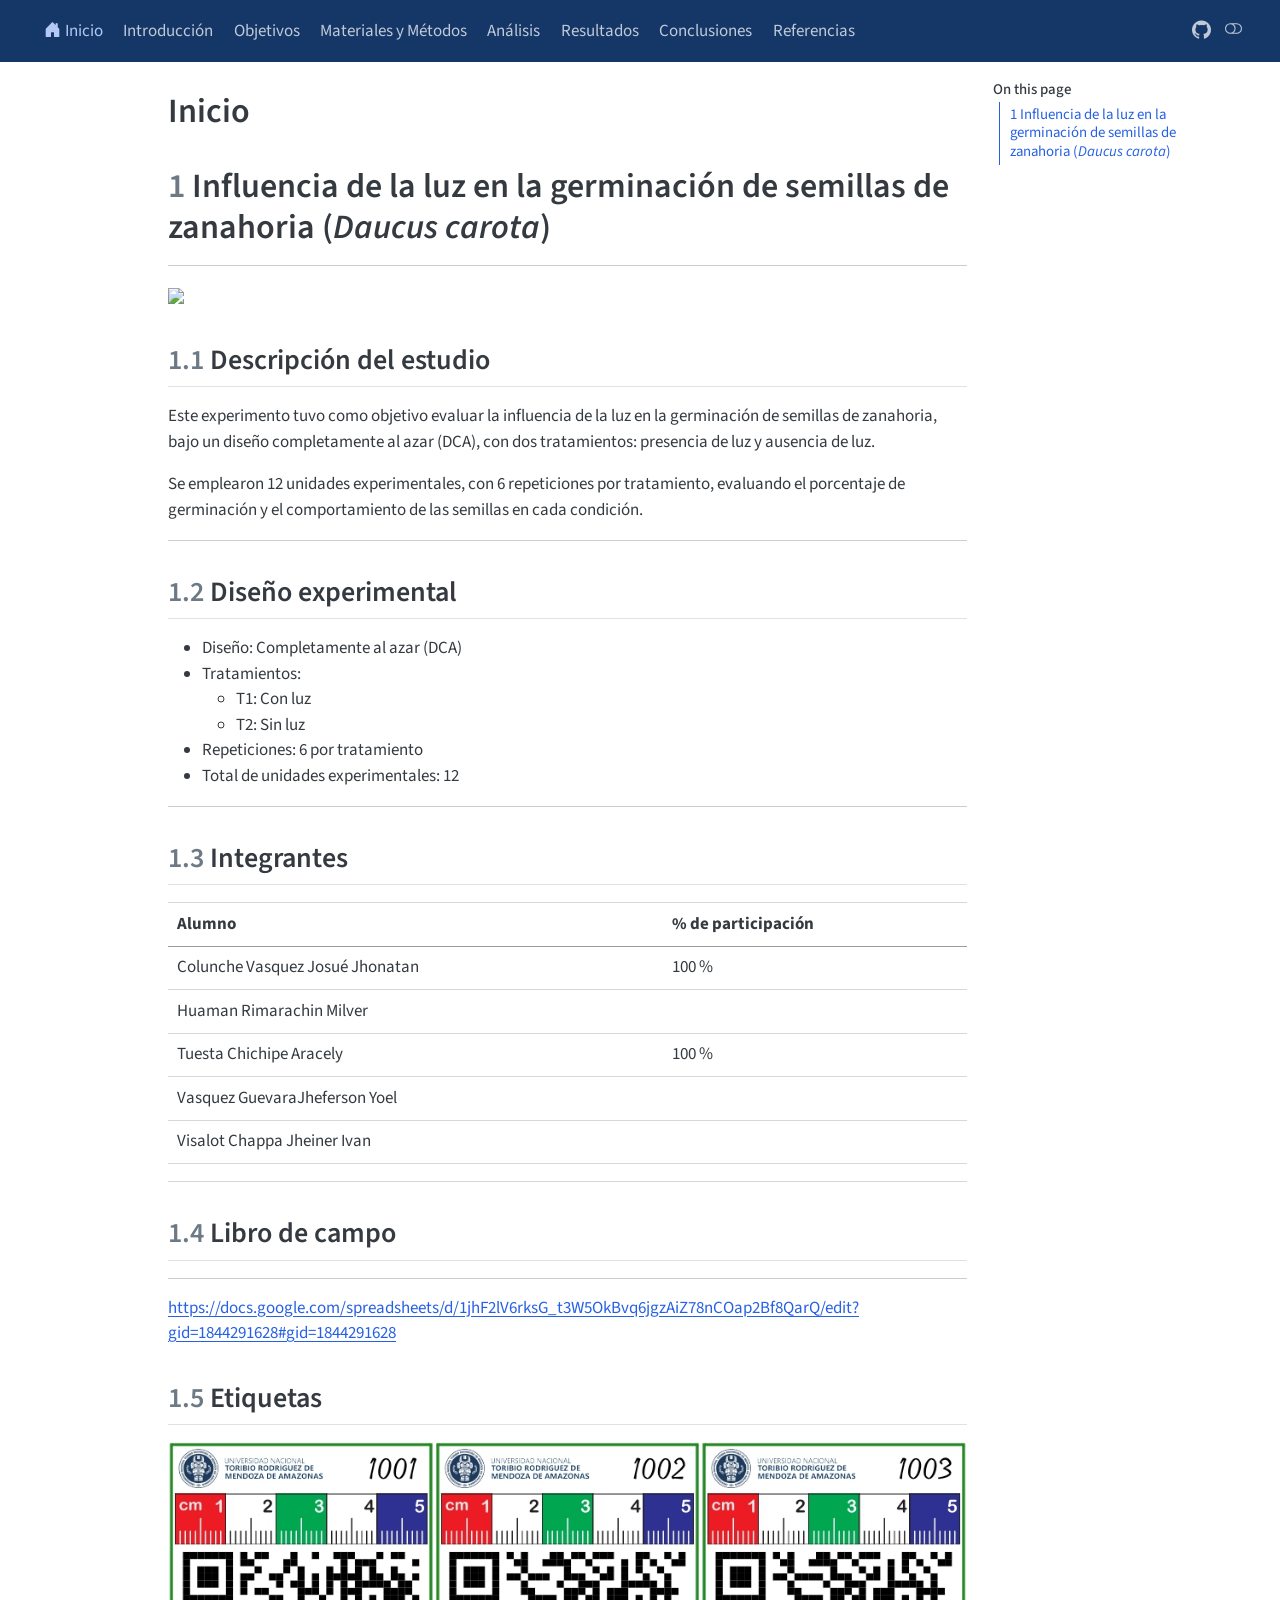
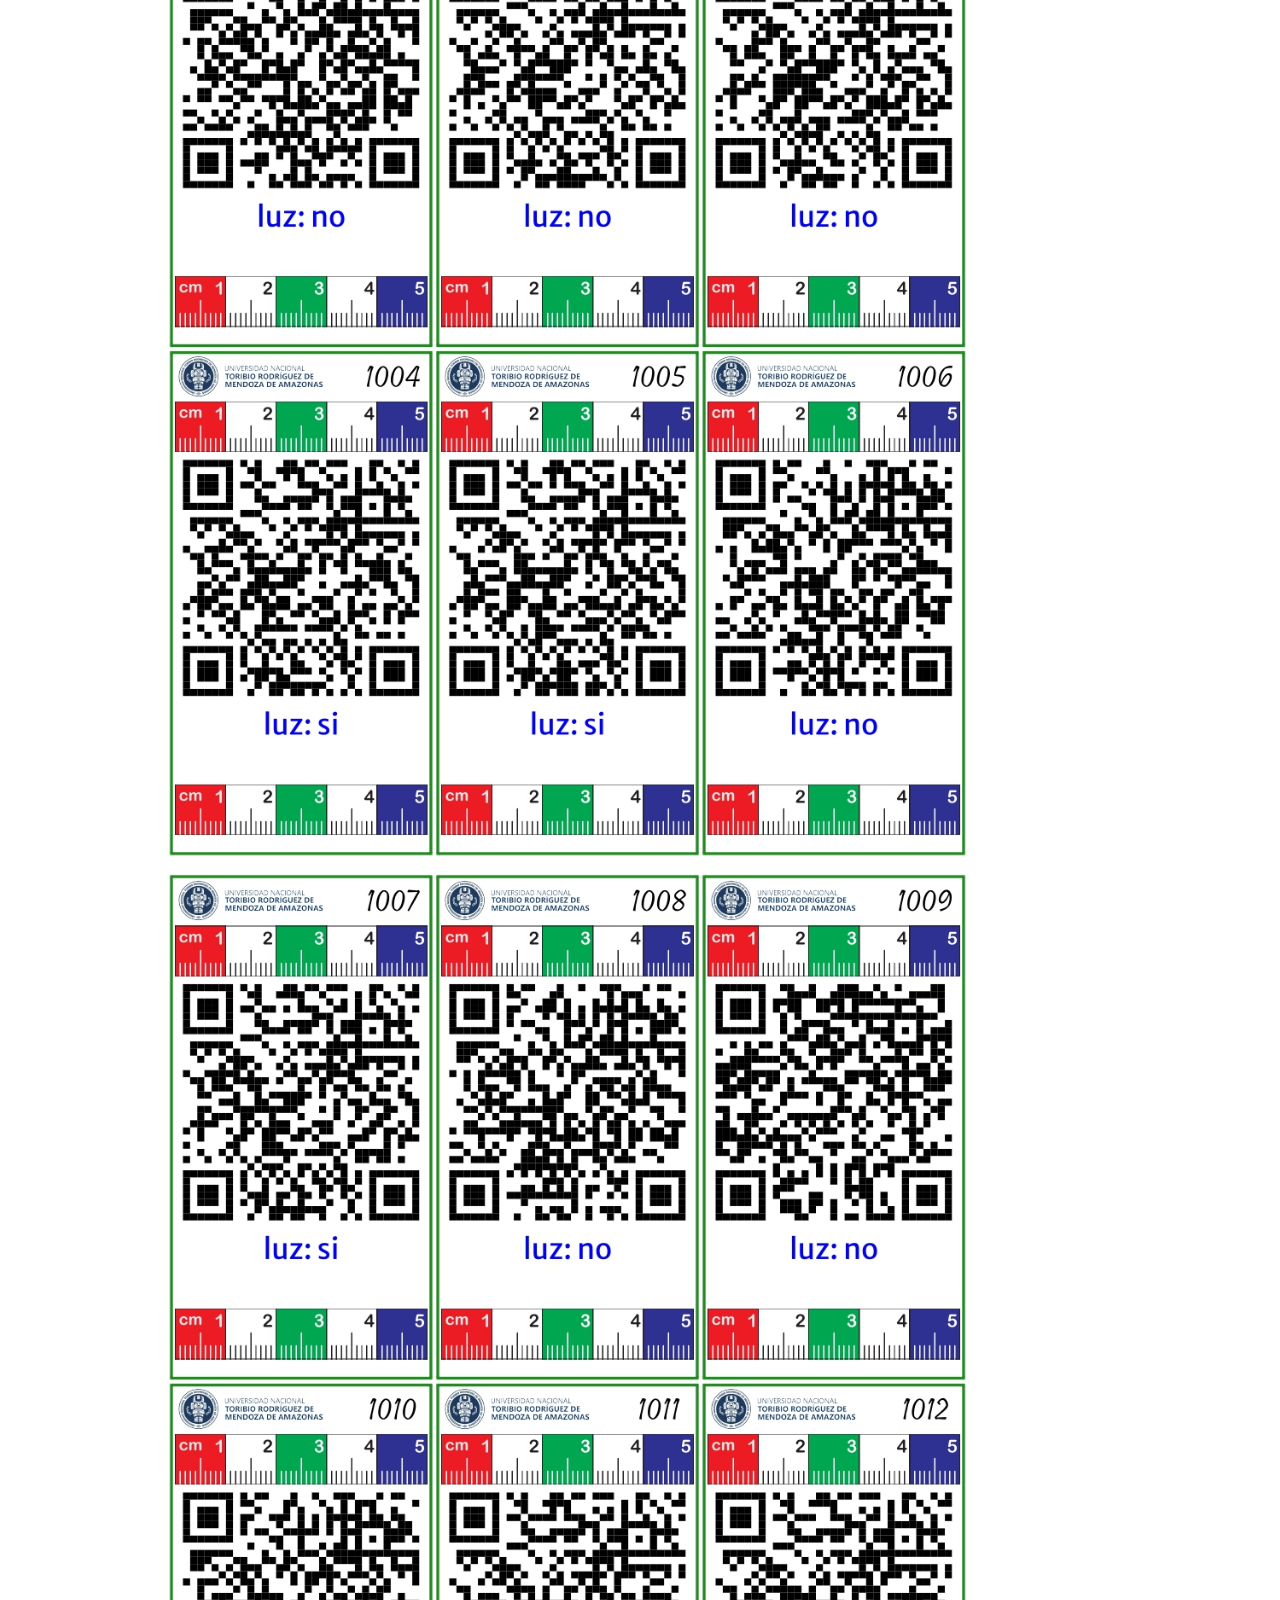
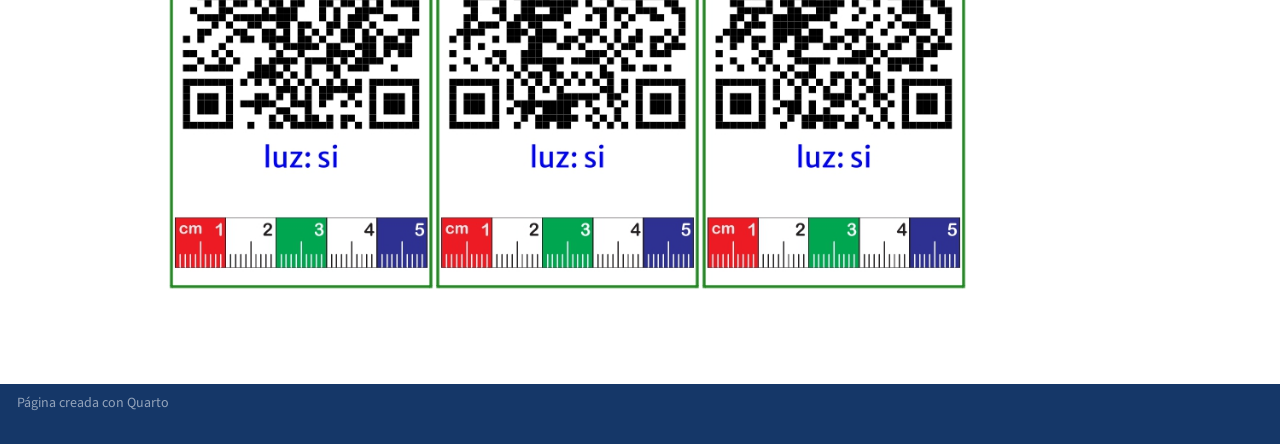
==== commit 2f593ce9: "grup_zanahoria" ====
--- a/docs/index.html
+++ b/docs/index.html
@@ -7,7 +7,7 @@
 <meta name="viewport" content="width=device-width, initial-scale=1.0, user-scalable=yes">
 
 
-<title>. – Germinación de Zanahoria</title>
+<title>Inicio – Germinación de Zanahoria</title>
 <style>
 code{white-space: pre-wrap;}
 span.smallcaps{font-variant: small-caps;}
@@ -257,7 +257,7 @@
   <li class="nav-item">
     <a class="nav-link active" href="./index.html" aria-current="page"> <i class="bi bi-house-door-fill" role="img">
 </i> 
-<span class="menu-text">.</span></a>
+<span class="menu-text">Inicio</span></a>
   </li>  
   <li class="nav-item">
     <a class="nav-link" href="./introduccion.html"> 
@@ -328,7 +328,7 @@
 
 <header id="title-block-header" class="quarto-title-block default">
 <div class="quarto-title">
-<h1 class="title">.</h1>
+<h1 class="title">Inicio</h1>
 </div>
 
 
@@ -412,10 +412,12 @@
 <section id="libro-de-campo" class="level2" data-number="1.4">
 <h2 data-number="1.4" class="anchored" data-anchor-id="libro-de-campo"><span class="header-section-number">1.4</span> Libro de campo</h2>
 <hr>
-<p><a href="https://docs.google.com/spreadsheets/d/1ujeHbr-c-CVUvgb6kQjHfwlQgte9pFleIiTNij859pc/edit?gid=1058342564#gid=1058342564" class="uri">https://docs.google.com/spreadsheets/d/1ujeHbr-c-CVUvgb6kQjHfwlQgte9pFleIiTNij859pc/edit?gid=1058342564#gid=1058342564</a></p>
+<p><a href="https://docs.google.com/spreadsheets/d/1jhF2lV6rksG_t3W5OkBvq6jgzAiZ78nCOap2Bf8QarQ/edit?gid=1844291628#gid=1844291628" class="uri">https://docs.google.com/spreadsheets/d/1jhF2lV6rksG_t3W5OkBvq6jgzAiZ78nCOap2Bf8QarQ/edit?gid=1844291628#gid=1844291628</a></p>
 </section>
 <section id="etiquetas" class="level2" data-number="1.5">
 <h2 data-number="1.5" class="anchored" data-anchor-id="etiquetas"><span class="header-section-number">1.5</span> Etiquetas</h2>
+<p><img src="labels_page-0001.jpg" class="img-fluid"></p>
+<p><img src="labels_page-0002.jpg" class="img-fluid"></p>
 
 
 </section>
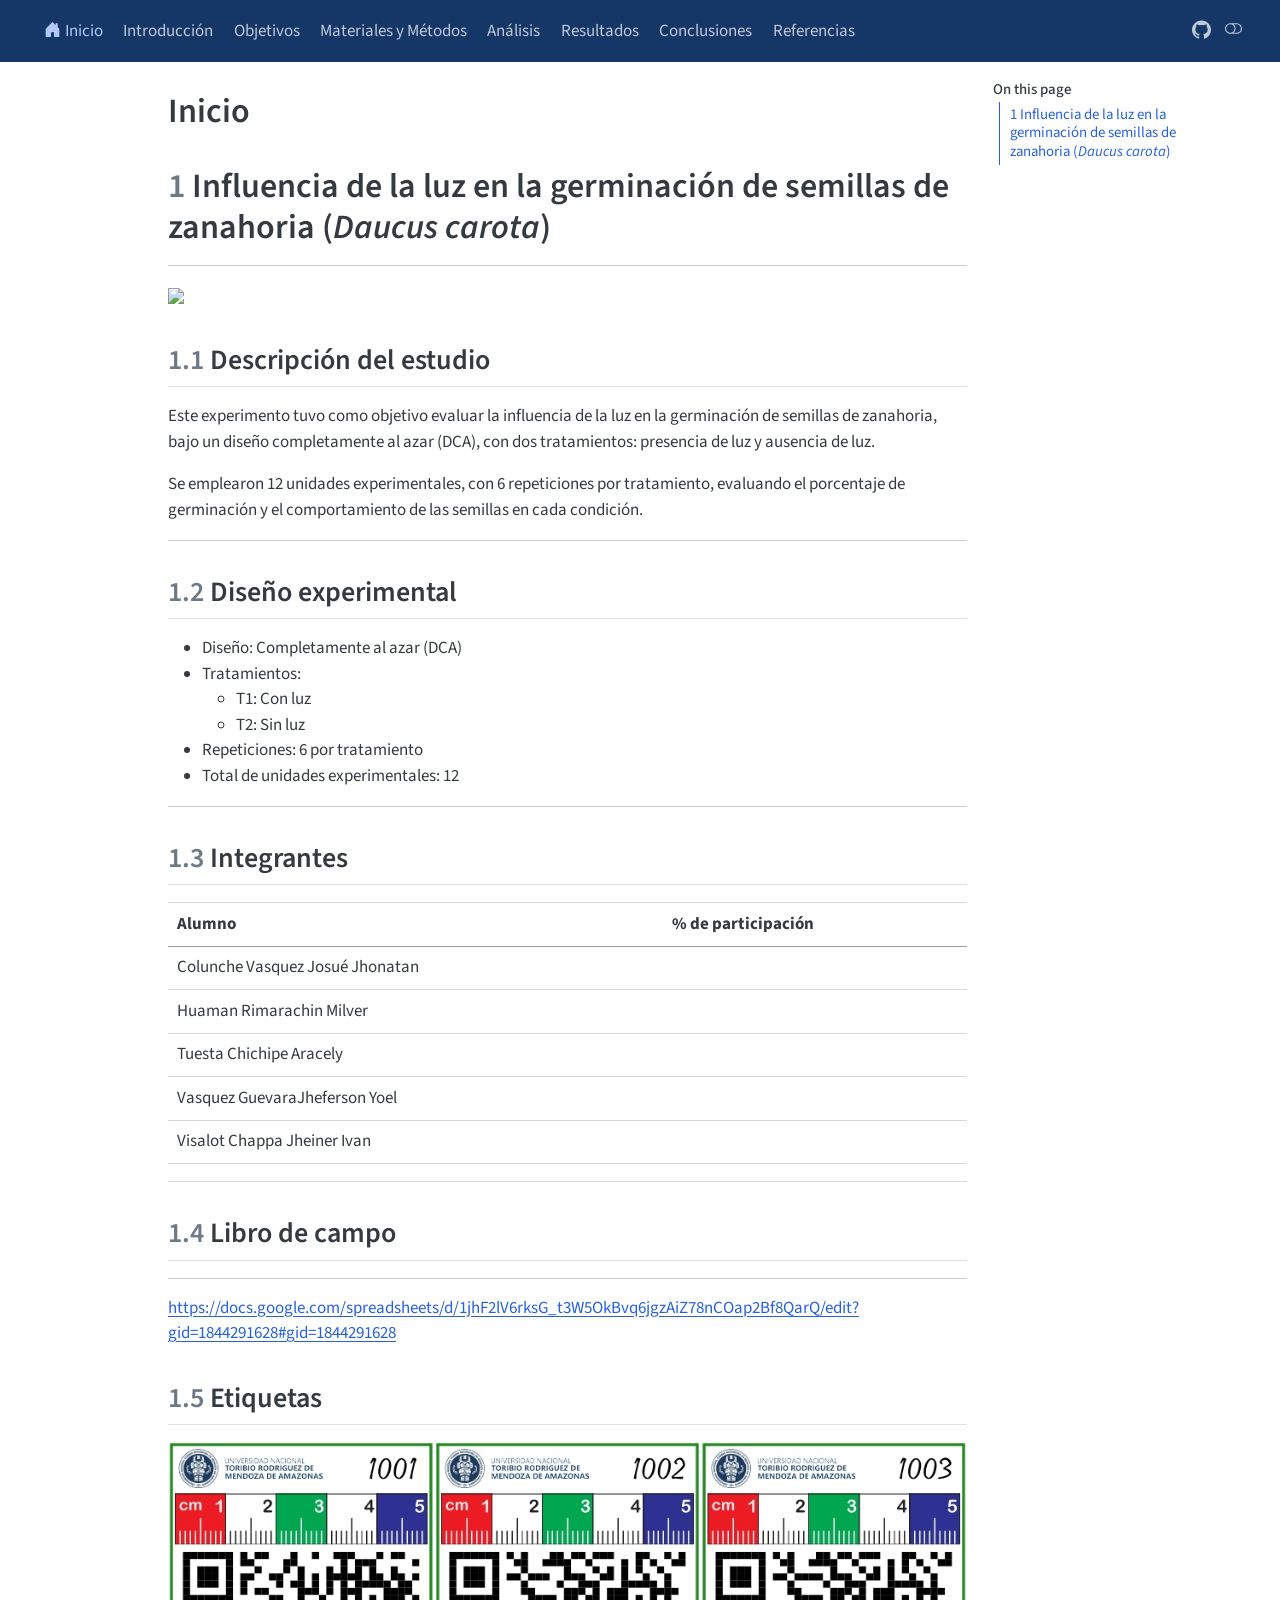
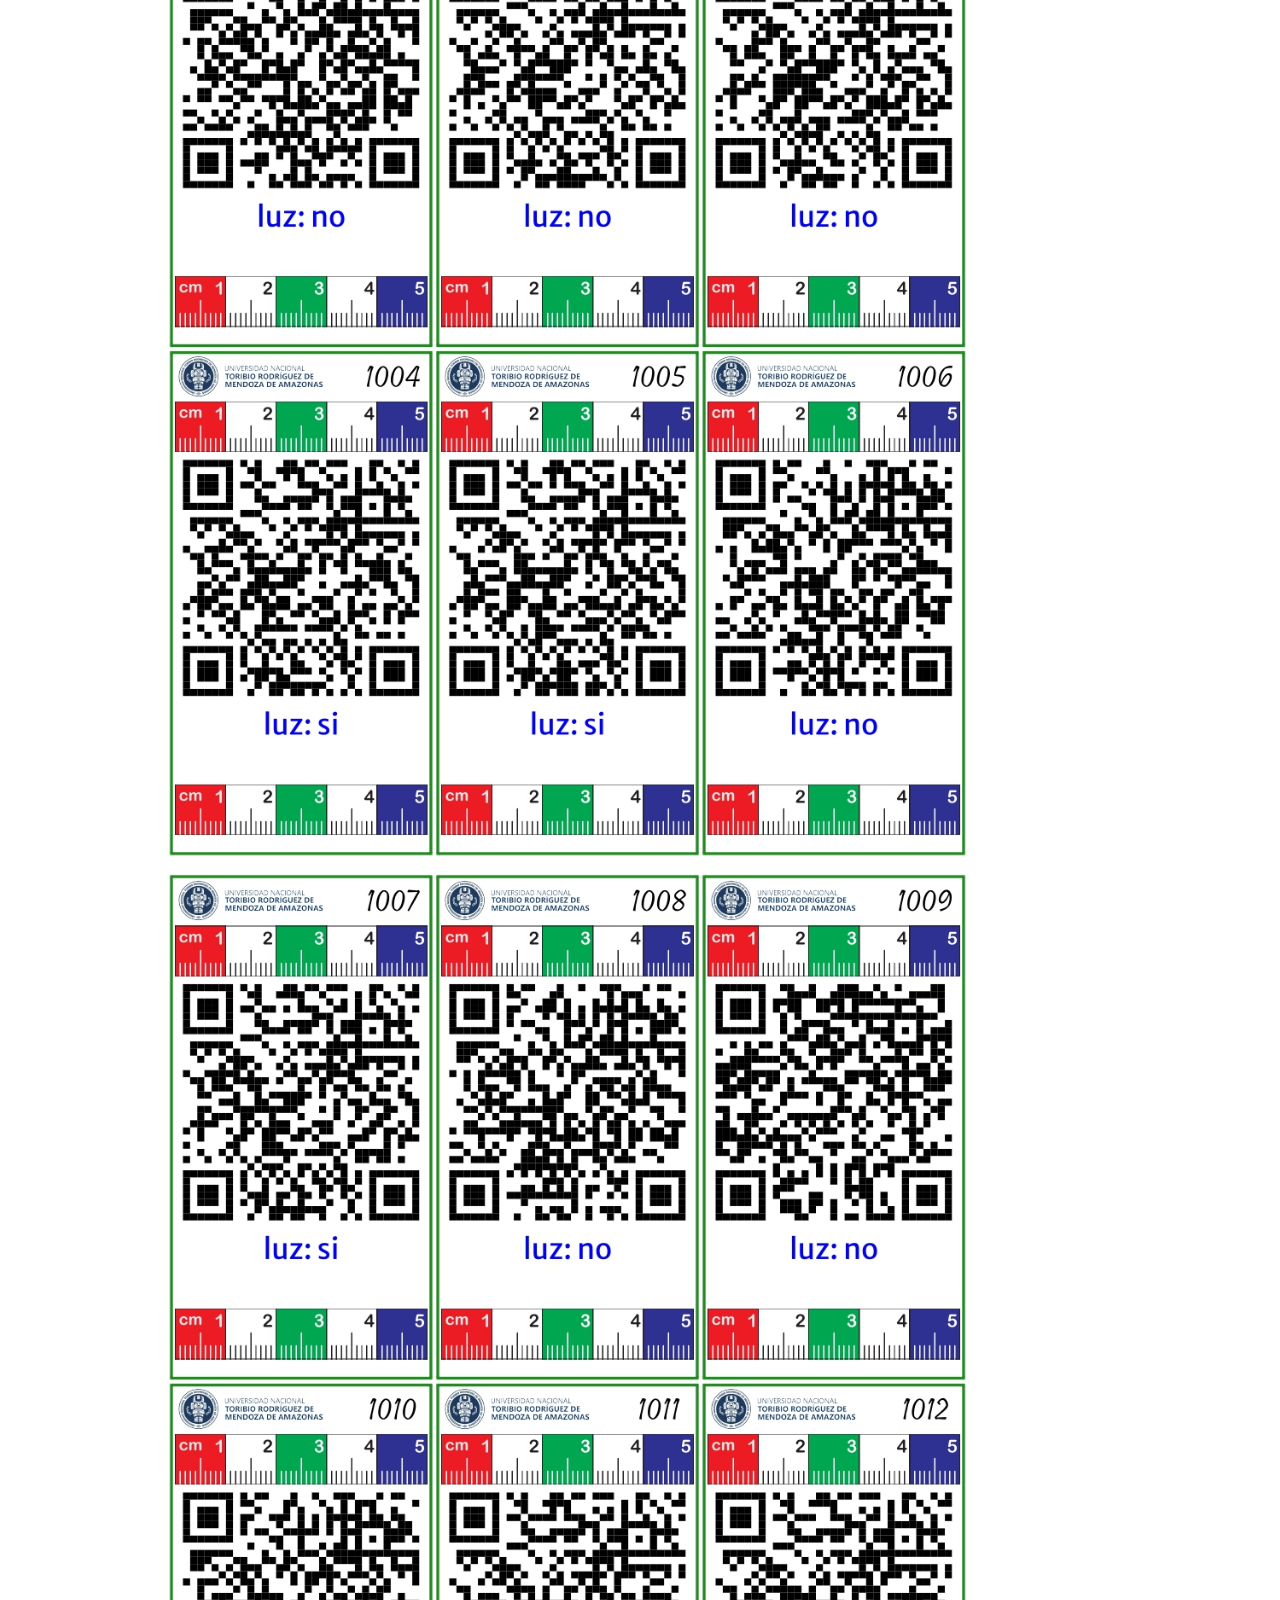
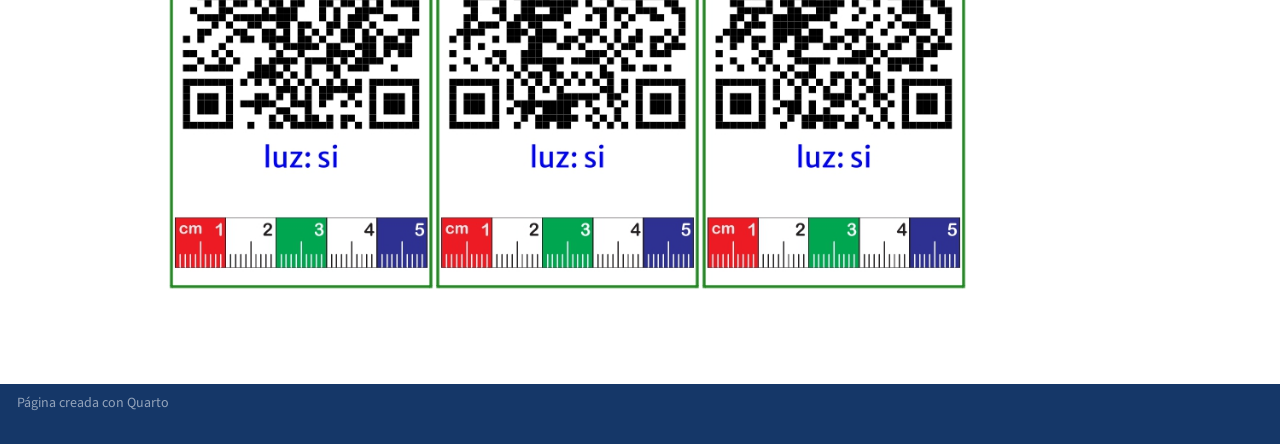
==== commit 42121e70: "grup_zanahoria" ====
--- a/docs/index.html
+++ b/docs/index.html
@@ -384,7 +384,7 @@
 <tbody>
 <tr class="odd">
 <td>Colunche Vasquez Josué Jhonatan</td>
-<td>100 %</td>
+<td></td>
 </tr>
 <tr class="even">
 <td>Huaman Rimarachin Milver</td>
@@ -392,7 +392,7 @@
 </tr>
 <tr class="odd">
 <td>Tuesta Chichipe Aracely</td>
-<td>100 %</td>
+<td></td>
 </tr>
 <tr class="even">
 <td>Vasquez GuevaraJheferson Yoel</td>
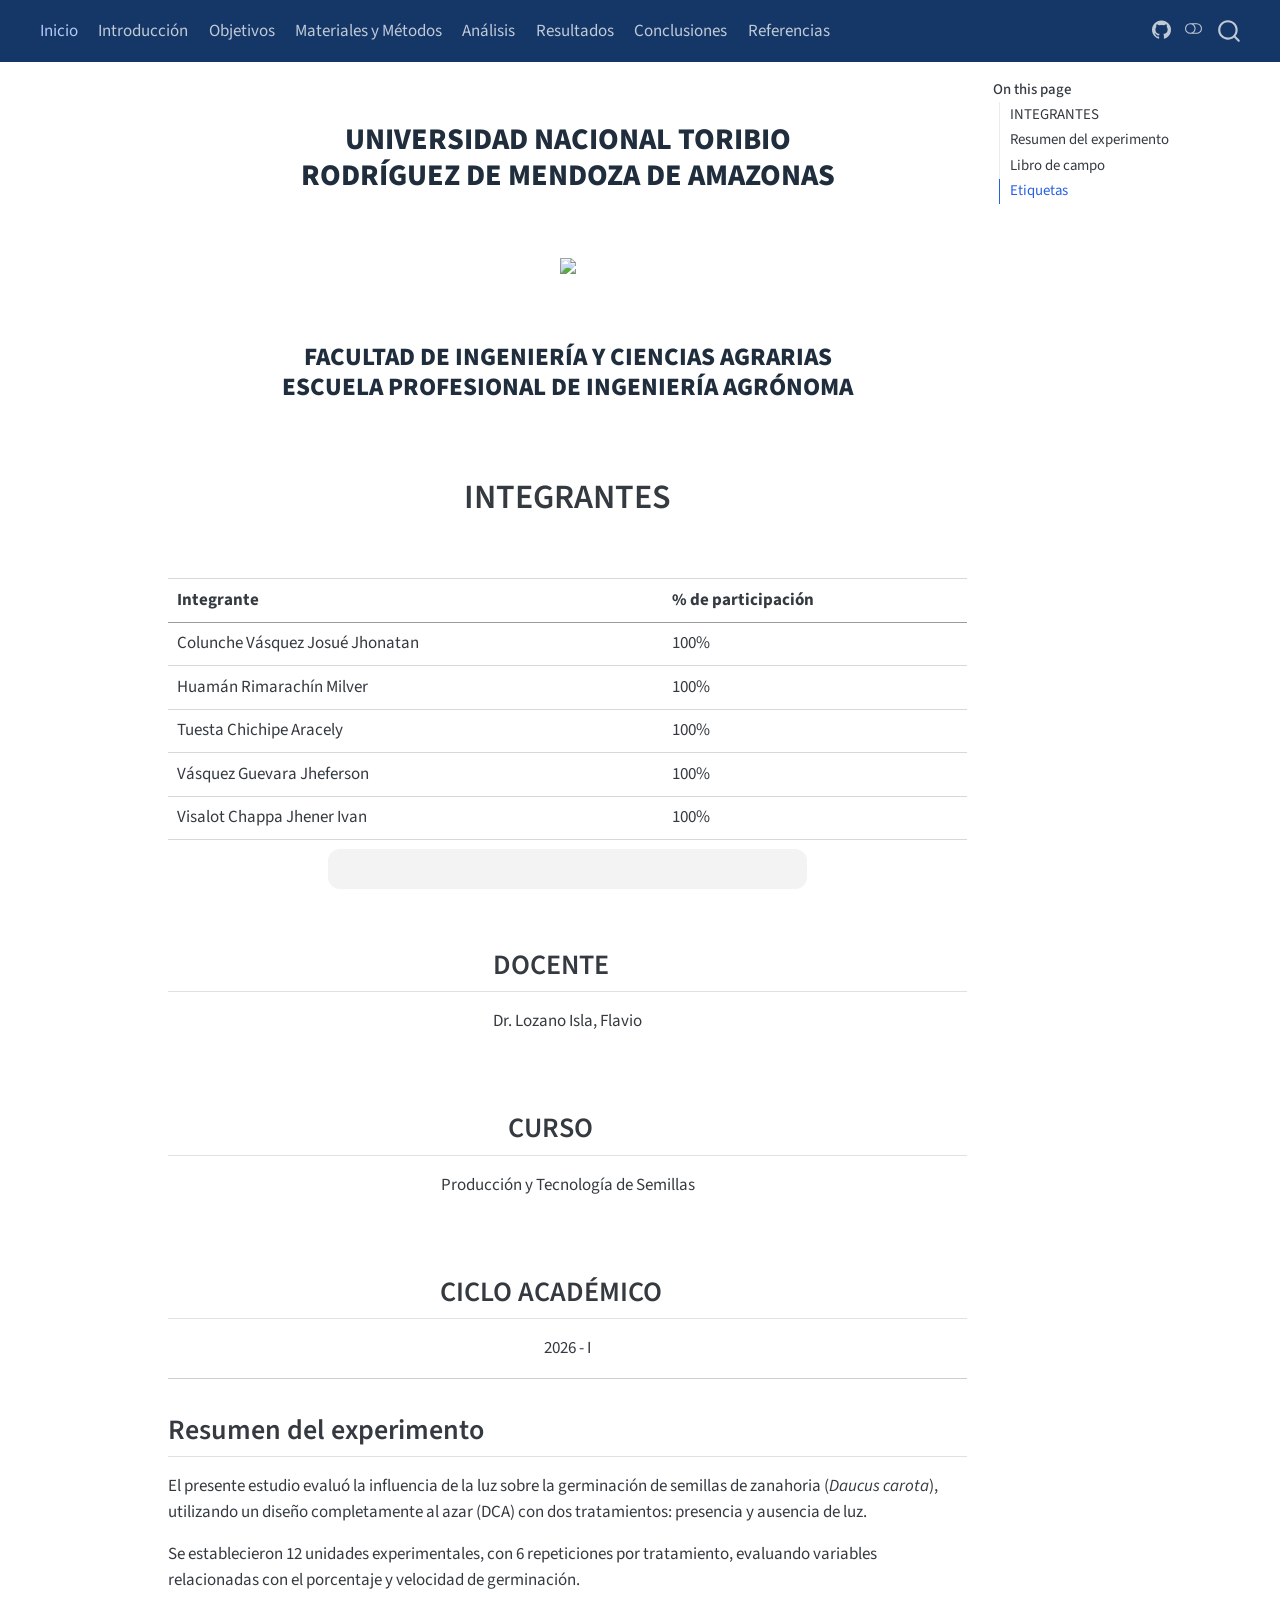
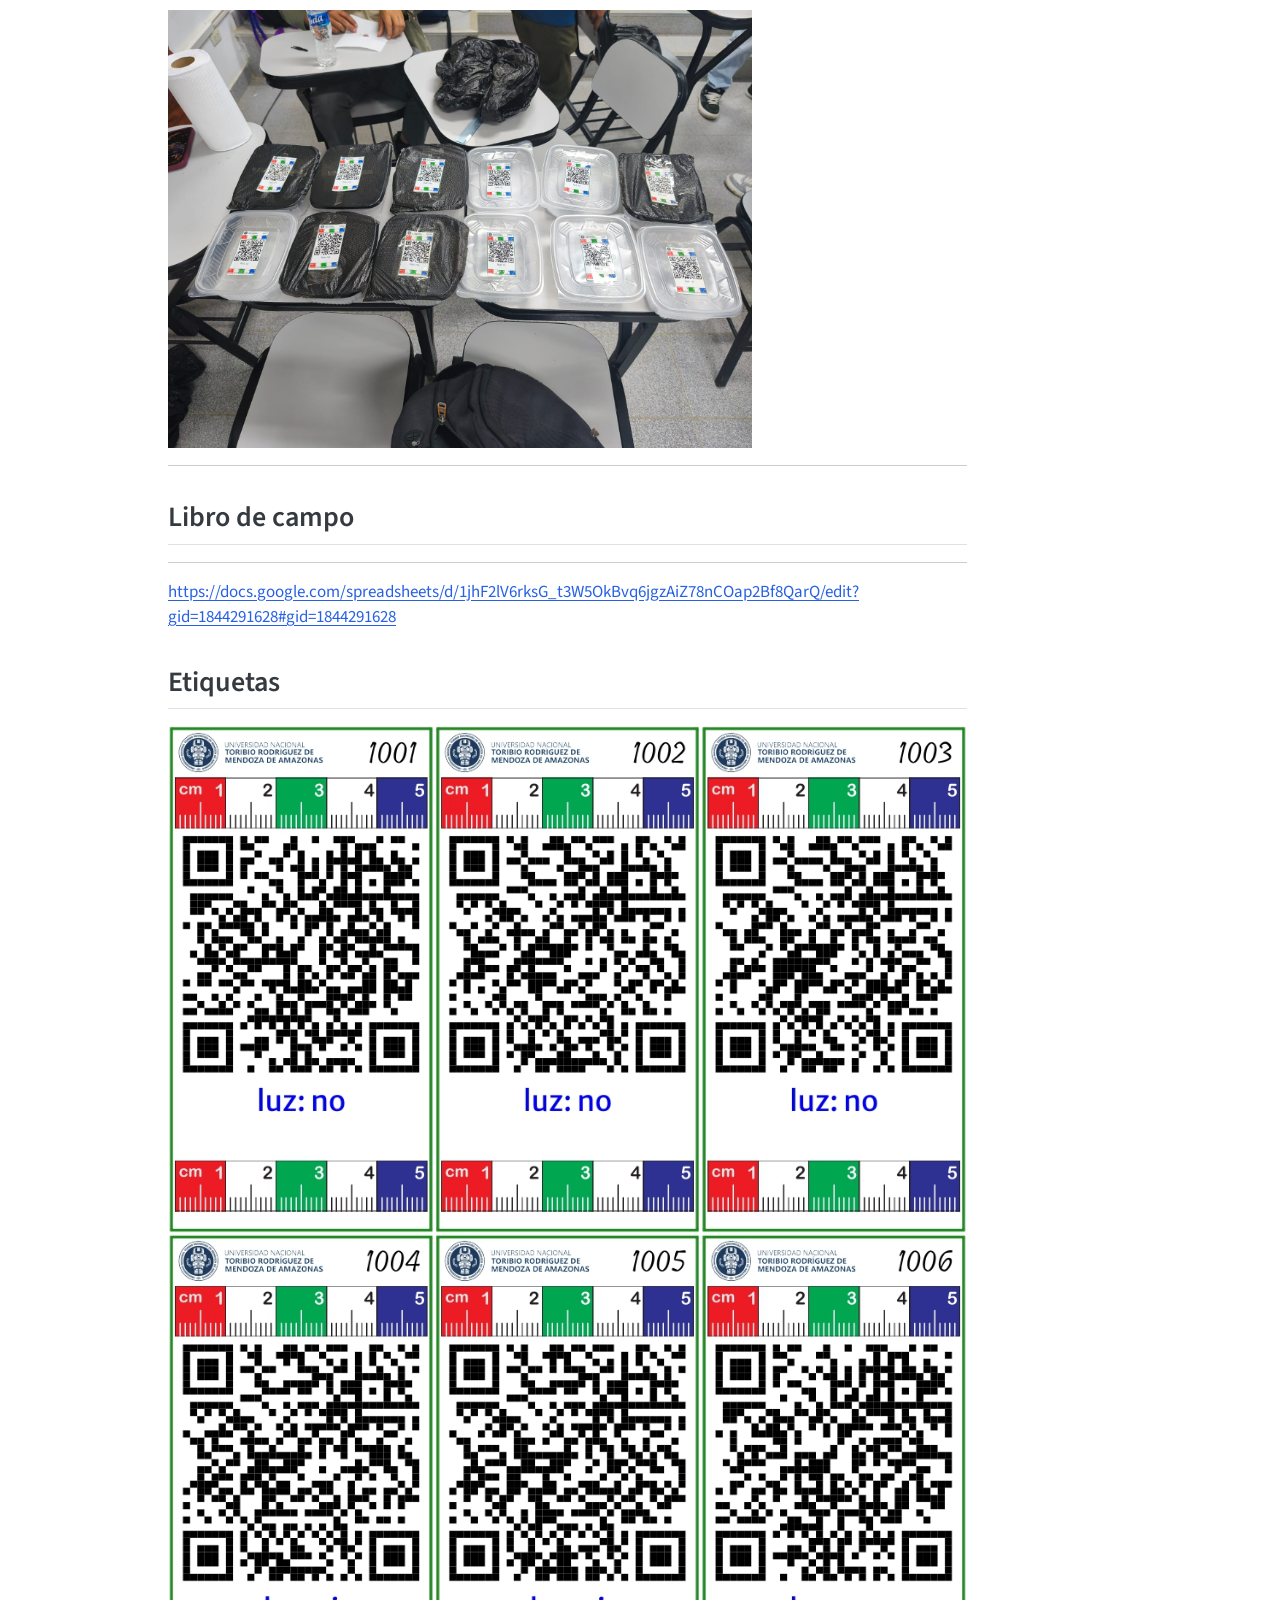
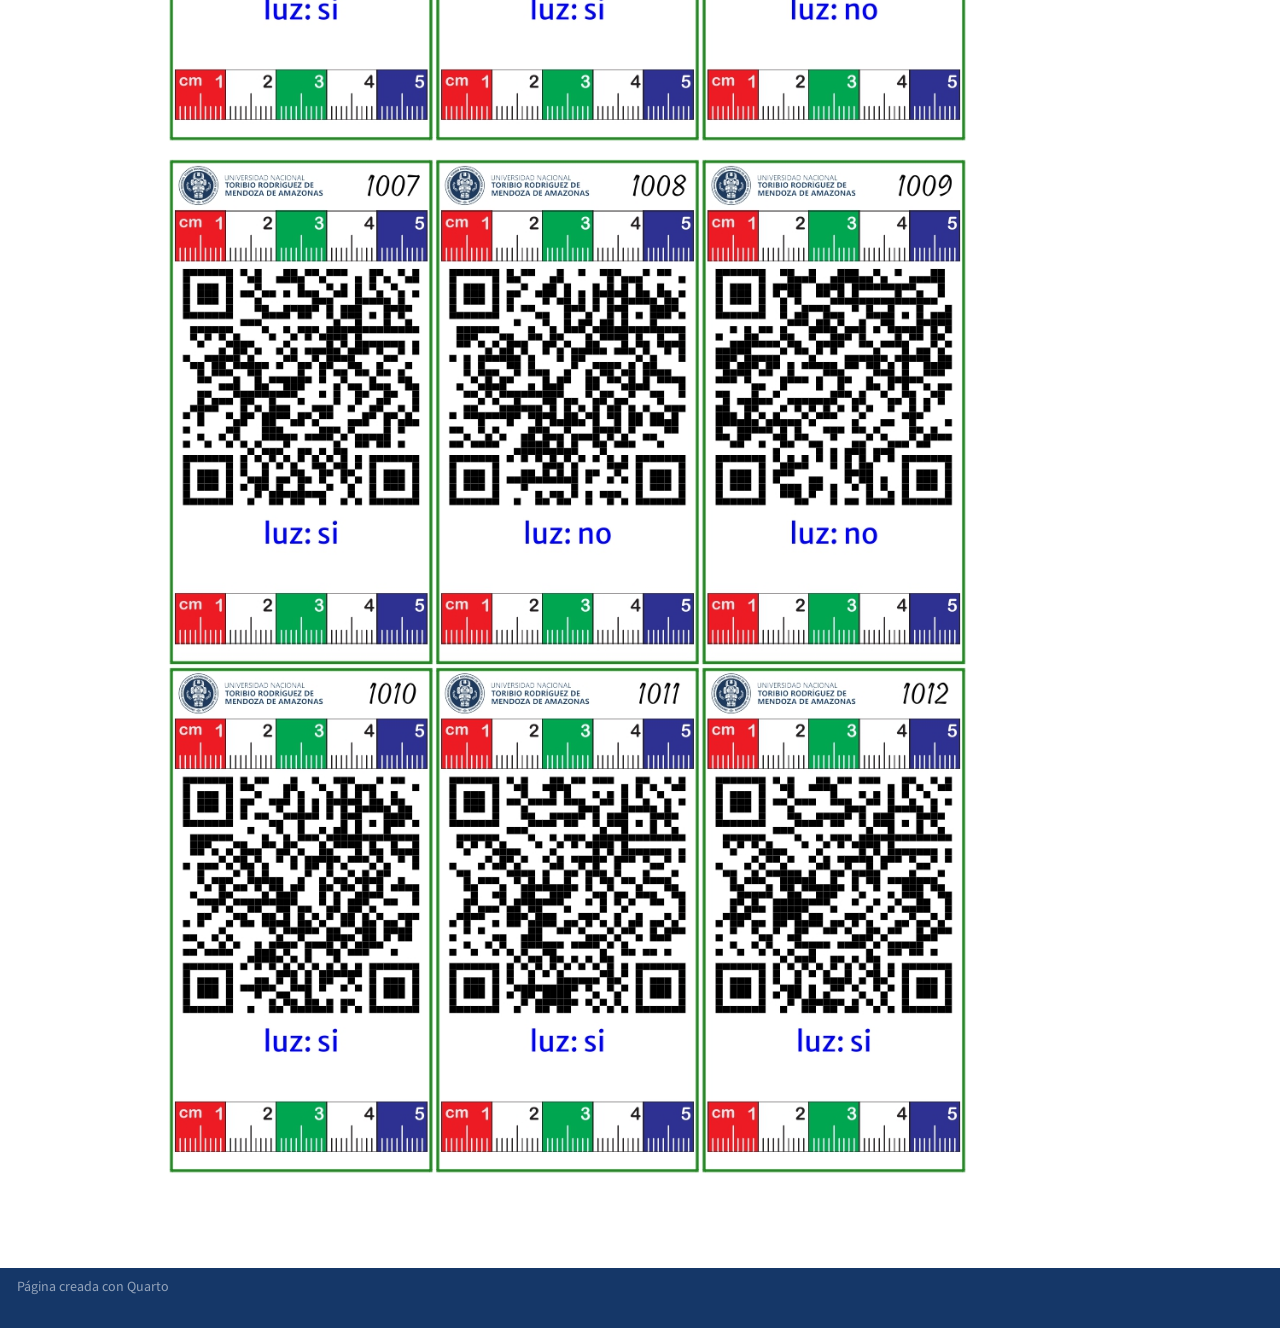
==== commit 21e97838: "g5_zanahoria" ====
--- a/docs/index.html
+++ b/docs/index.html
@@ -2,13 +2,16 @@
 <html xmlns="http://www.w3.org/1999/xhtml" lang="en" xml:lang="en"><head>
 
 <meta charset="utf-8">
-<meta name="generator" content="quarto-1.8.25">
+<meta name="generator" content="quarto-1.9.36">
 
 <meta name="viewport" content="width=device-width, initial-scale=1.0, user-scalable=yes">
 
 
-<title>Inicio – Germinación de Zanahoria</title>
+<title>Germinación de Zanahoria</title>
 <style>
+/* Default styles provided by pandoc.
+** See https://pandoc.org/MANUAL.html#variables-for-html for config info.
+*/
 code{white-space: pre-wrap;}
 span.smallcaps{font-variant: small-caps;}
 div.columns{display: flex; gap: min(4vw, 1.5em);}
@@ -32,19 +35,18 @@
 <meta name="quarto:offset" content="./">
 <script src="site_libs/quarto-html/quarto.js" type="module"></script>
 <script src="site_libs/quarto-html/tabsets/tabsets.js" type="module"></script>
-<script src="site_libs/quarto-html/axe/axe-check.js" type="module"></script>
 <script src="site_libs/quarto-html/popper.min.js"></script>
 <script src="site_libs/quarto-html/tippy.umd.min.js"></script>
 <script src="site_libs/quarto-html/anchor.min.js"></script>
 <link href="site_libs/quarto-html/tippy.css" rel="stylesheet">
-<link href="site_libs/quarto-html/quarto-syntax-highlighting-7b89279ff1a6dce999919e0e67d4d9ec.css" rel="stylesheet" class="quarto-color-scheme" id="quarto-text-highlighting-styles">
-<link href="site_libs/quarto-html/quarto-syntax-highlighting-dark-707d8167ce6003fca903bfe2be84ab7f.css" rel="stylesheet" class="quarto-color-scheme quarto-color-alternate" id="quarto-text-highlighting-styles">
-<link href="site_libs/quarto-html/quarto-syntax-highlighting-7b89279ff1a6dce999919e0e67d4d9ec.css" rel="stylesheet" class="quarto-color-scheme-extra" id="quarto-text-highlighting-styles">
+<link href="site_libs/quarto-html/quarto-syntax-highlighting-845c23b38eaddc0f92fda52bfe77a8c8.css" rel="stylesheet" class="quarto-color-scheme" id="quarto-text-highlighting-styles">
+<link href="site_libs/quarto-html/quarto-syntax-highlighting-dark-f418161beb48e0141c760e455f12af2c.css" rel="stylesheet" class="quarto-color-scheme quarto-color-alternate" id="quarto-text-highlighting-styles">
+<link href="site_libs/quarto-html/quarto-syntax-highlighting-845c23b38eaddc0f92fda52bfe77a8c8.css" rel="stylesheet" class="quarto-color-scheme-extra" id="quarto-text-highlighting-styles">
 <script src="site_libs/bootstrap/bootstrap.min.js"></script>
 <link href="site_libs/bootstrap/bootstrap-icons.css" rel="stylesheet">
-<link href="site_libs/bootstrap/bootstrap-f4fe84d6aef50771ecb6d51d9c04e123.min.css" rel="stylesheet" append-hash="true" class="quarto-color-scheme" id="quarto-bootstrap" data-mode="light">
-<link href="site_libs/bootstrap/bootstrap-dark-17137f2d89cb4704810984cd460d24f6.min.css" rel="stylesheet" append-hash="true" class="quarto-color-scheme quarto-color-alternate" id="quarto-bootstrap" data-mode="dark">
-<link href="site_libs/bootstrap/bootstrap-f4fe84d6aef50771ecb6d51d9c04e123.min.css" rel="stylesheet" append-hash="true" class="quarto-color-scheme-extra" id="quarto-bootstrap" data-mode="light">
+<link href="site_libs/bootstrap/bootstrap-e8717cbc217038f2bf43ba4f09ca7d1d.min.css" rel="stylesheet" append-hash="true" class="quarto-color-scheme" id="quarto-bootstrap" data-mode="light">
+<link href="site_libs/bootstrap/bootstrap-dark-9d4fcde2272ed5f8f320b2137b805faa.min.css" rel="stylesheet" append-hash="true" class="quarto-color-scheme quarto-color-alternate" id="quarto-bootstrap" data-mode="dark">
+<link href="site_libs/bootstrap/bootstrap-e8717cbc217038f2bf43ba4f09ca7d1d.min.css" rel="stylesheet" append-hash="true" class="quarto-color-scheme-extra" id="quarto-bootstrap" data-mode="light">
 <script id="quarto-search-options" type="application/json">{
   "location": "navbar",
   "copy-button": false,
@@ -244,10 +246,6 @@
   <header id="quarto-header" class="headroom fixed-top">
     <nav class="navbar navbar-expand-lg " data-bs-theme="dark">
       <div class="navbar-container container-fluid">
-      <div class="navbar-brand-container mx-auto">
-    <a href="./index.html" class="navbar-brand navbar-brand-logo">
-    </a>
-  </div>
             <div id="quarto-search" class="" title="Search"></div>
           <button class="navbar-toggler" type="button" data-bs-toggle="collapse" data-bs-target="#navbarCollapse" aria-controls="navbarCollapse" role="menu" aria-expanded="false" aria-label="Toggle navigation" onclick="if (window.quartoToggleHeadroom) { window.quartoToggleHeadroom(); }">
   <span class="navbar-toggler-icon"></span>
@@ -255,8 +253,7 @@
           <div class="collapse navbar-collapse" id="navbarCollapse">
             <ul class="navbar-nav navbar-nav-scroll me-auto">
   <li class="nav-item">
-    <a class="nav-link active" href="./index.html" aria-current="page"> <i class="bi bi-house-door-fill" role="img">
-</i> 
+    <a class="nav-link active" href="./index.html" aria-current="page"> 
 <span class="menu-text">Inicio</span></a>
   </li>  
   <li class="nav-item">
@@ -272,7 +269,7 @@
 <span class="menu-text">Materiales y Métodos</span></a>
   </li>  
   <li class="nav-item">
-    <a class="nav-link" href="./analisis.html"> 
+    <a class="nav-link" href="./ESM.html"> 
 <span class="menu-text">Análisis</span></a>
   </li>  
   <li class="nav-item">
@@ -290,7 +287,7 @@
 </ul>
             <ul class="navbar-nav navbar-nav-scroll ms-auto">
   <li class="nav-item compact">
-    <a class="nav-link" href="https://github.com/7342664321-bot/Grupo05_zanahorias"> <i class="bi bi-github" role="img" aria-label="GitHub">
+    <a class="nav-link" href="https://github.com/7342664321-bot/GRUP_ZANAHORIA"> <i class="bi bi-github" role="img" aria-label="GitHub">
 </i> 
 <span class="menu-text"></span></a>
   </li>  
@@ -311,116 +308,111 @@
     <h2 id="toc-title">On this page</h2>
    
   <ul>
-  <li><a href="#influencia-de-la-luz-en-la-germinación-de-semillas-de-zanahoria-daucus-carota" id="toc-influencia-de-la-luz-en-la-germinación-de-semillas-de-zanahoria-daucus-carota" class="nav-link active" data-scroll-target="#influencia-de-la-luz-en-la-germinación-de-semillas-de-zanahoria-daucus-carota"><span class="header-section-number">1</span> Influencia de la luz en la germinación de semillas de zanahoria (<em>Daucus carota</em>)</a>
-  <ul class="collapse">
-  <li><a href="#descripción-del-estudio" id="toc-descripción-del-estudio" class="nav-link" data-scroll-target="#descripción-del-estudio"><span class="header-section-number">1.1</span> Descripción del estudio</a></li>
-  <li><a href="#diseño-experimental" id="toc-diseño-experimental" class="nav-link" data-scroll-target="#diseño-experimental"><span class="header-section-number">1.2</span> Diseño experimental</a></li>
-  <li><a href="#integrantes" id="toc-integrantes" class="nav-link" data-scroll-target="#integrantes"><span class="header-section-number">1.3</span> Integrantes</a></li>
-  <li><a href="#libro-de-campo" id="toc-libro-de-campo" class="nav-link" data-scroll-target="#libro-de-campo"><span class="header-section-number">1.4</span> Libro de campo</a></li>
-  <li><a href="#etiquetas" id="toc-etiquetas" class="nav-link" data-scroll-target="#etiquetas"><span class="header-section-number">1.5</span> Etiquetas</a></li>
-  </ul></li>
+  <li><a href="#integrantes" id="toc-integrantes" class="nav-link active" data-scroll-target="#integrantes">INTEGRANTES</a></li>
+  <li><a href="#resumen-del-experimento" id="toc-resumen-del-experimento" class="nav-link" data-scroll-target="#resumen-del-experimento">Resumen del experimento</a></li>
+  <li><a href="#libro-de-campo" id="toc-libro-de-campo" class="nav-link" data-scroll-target="#libro-de-campo">Libro de campo</a></li>
+  <li><a href="#etiquetas" id="toc-etiquetas" class="nav-link" data-scroll-target="#etiquetas">Etiquetas</a></li>
   </ul>
 </nav>
     </div>
 <!-- main -->
-<main class="content" id="quarto-document-content">
-
-
-<header id="title-block-header" class="quarto-title-block default">
-<div class="quarto-title">
-<h1 class="title">Inicio</h1>
+<main class="content" id="quarto-document-content"><header id="title-block-header" class="quarto-title-block"></header>
+
+
+
+
+
+<div style="text-align: center; margin-top: 30px;">
+<div style="font-size: 30px; font-weight: 800; color: #1f2d3d; line-height: 1.2; text-transform: uppercase;">
+<p>UNIVERSIDAD NACIONAL TORIBIO<br>
+RODRÍGUEZ DE MENDOZA DE AMAZONAS</p>
 </div>
-
-
-
-<div class="quarto-title-meta">
-
-    
-  
-    
-  </div>
-  
-
-
-</header>
-
-
-<section id="influencia-de-la-luz-en-la-germinación-de-semillas-de-zanahoria-daucus-carota" class="level1" data-number="1">
-<h1 data-number="1"><span class="header-section-number">1</span> Influencia de la luz en la germinación de semillas de zanahoria (<em>Daucus carota</em>)</h1>
-<hr>
-<p><img src="http://hablemosdeculturas.com/wp-content/uploads/2018/08/sembrar-zanahorias-1.jpg" class="img-fluid"></p>
-<section id="descripción-del-estudio" class="level2" data-number="1.1">
-<h2 data-number="1.1" class="anchored" data-anchor-id="descripción-del-estudio"><span class="header-section-number">1.1</span> Descripción del estudio</h2>
-<p>Este experimento tuvo como objetivo evaluar la influencia de la luz en la germinación de semillas de zanahoria, bajo un diseño completamente al azar (DCA), con dos tratamientos: presencia de luz y ausencia de luz.</p>
-<p>Se emplearon 12 unidades experimentales, con 6 repeticiones por tratamiento, evaluando el porcentaje de germinación y el comportamiento de las semillas en cada condición.</p>
-<hr>
+</div>
+<p><br></p>
+<div style="text-align: center;">
+<p><img src="https://upload.wikimedia.org/wikipedia/commons/9/95/Logo-2016-solo-ok.png" class="img-fluid" style="width:4.8cm"></p>
+</div>
+<p><br></p>
+<div style="text-align: center; margin-top: 20px;">
+<div style="font-size: 25px; font-weight: 800; color: #1f2d3d; line-height: 1.2; text-transform: uppercase;">
+<p>FACULTAD DE INGENIERÍA Y CIENCIAS AGRARIAS<br>
+ESCUELA PROFESIONAL DE INGENIERÍA AGRÓNOMA</p>
+</div>
+</div>
+<p><br></p>
+<section id="integrantes" class="level1" style="text-align: center;">
+<h1>INTEGRANTES</h1>
 </section>
-<section id="diseño-experimental" class="level2" data-number="1.2">
-<h2 data-number="1.2" class="anchored" data-anchor-id="diseño-experimental"><span class="header-section-number">1.2</span> Diseño experimental</h2>
-<ul>
-<li>Diseño: Completamente al azar (DCA)<br>
-</li>
-<li>Tratamientos:
-<ul>
-<li>T1: Con luz<br>
-</li>
-<li>T2: Sin luz<br>
-</li>
-</ul></li>
-<li>Repeticiones: 6 por tratamiento</li>
-<li>Total de unidades experimentales: 12</li>
-</ul>
-<hr>
-</section>
-<section id="integrantes" class="level2" data-number="1.3">
-<h2 data-number="1.3" class="anchored" data-anchor-id="integrantes"><span class="header-section-number">1.3</span> Integrantes</h2>
+<p><br></p>
 <table class="caption-top table">
 <thead>
 <tr class="header">
-<th>Alumno</th>
+<th>Integrante</th>
 <th>% de participación</th>
 </tr>
 </thead>
 <tbody>
 <tr class="odd">
-<td>Colunche Vasquez Josué Jhonatan</td>
-<td></td>
+<td>Colunche Vásquez Josué Jhonatan</td>
+<td>100%</td>
 </tr>
 <tr class="even">
-<td>Huaman Rimarachin Milver</td>
-<td></td>
+<td>Huamán Rimarachín Milver</td>
+<td>100%</td>
 </tr>
 <tr class="odd">
 <td>Tuesta Chichipe Aracely</td>
-<td></td>
+<td>100%</td>
 </tr>
 <tr class="even">
-<td>Vasquez GuevaraJheferson Yoel</td>
-<td></td>
+<td>Vásquez Guevara Jheferson</td>
+<td>100%</td>
 </tr>
 <tr class="odd">
-<td>Visalot Chappa Jheiner Ivan</td>
-<td></td>
-</tr>
-<tr class="even">
-<td></td>
-<td></td>
+<td>Visalot Chappa Jhener Ivan</td>
+<td>100%</td>
 </tr>
 </tbody>
 </table>
+<div style="width: 60%; margin: auto; background-color: #f3f3f3; padding: 20px; border-radius: 12px; text-align: center; font-size: 18px;">
+
+</div>
+<p><br></p>
+<div style="text-align: center;">
+<section id="docente" class="level2">
+<h2 class="anchored" data-anchor-id="docente">DOCENTE</h2>
+<p>Dr.&nbsp;Lozano Isla, Flavio</p>
+<p><br></p>
 </section>
-<section id="libro-de-campo" class="level2" data-number="1.4">
-<h2 data-number="1.4" class="anchored" data-anchor-id="libro-de-campo"><span class="header-section-number">1.4</span> Libro de campo</h2>
+<section id="curso" class="level2">
+<h2 class="anchored" data-anchor-id="curso">CURSO</h2>
+<p>Producción y Tecnología de Semillas</p>
+<p><br></p>
+</section>
+<section id="ciclo-académico" class="level2">
+<h2 class="anchored" data-anchor-id="ciclo-académico">CICLO ACADÉMICO</h2>
+<p>2026 - I</p>
+</section>
+</div>
+<hr>
+<section id="resumen-del-experimento" class="level2">
+<h2 class="anchored" data-anchor-id="resumen-del-experimento">Resumen del experimento</h2>
+<p>El presente estudio evaluó la influencia de la luz sobre la germinación de semillas de zanahoria (<em>Daucus carota</em>), utilizando un diseño completamente al azar (DCA) con dos tratamientos: presencia y ausencia de luz.</p>
+<p>Se establecieron 12 unidades experimentales, con 6 repeticiones por tratamiento, evaluando variables relacionadas con el porcentaje y velocidad de germinación.</p>
+<p><img src="images/03.jfif" class="img-fluid" width="584"></p>
+<hr>
+</section>
+<section id="libro-de-campo" class="level2">
+<h2 class="anchored" data-anchor-id="libro-de-campo">Libro de campo</h2>
 <hr>
 <p><a href="https://docs.google.com/spreadsheets/d/1jhF2lV6rksG_t3W5OkBvq6jgzAiZ78nCOap2Bf8QarQ/edit?gid=1844291628#gid=1844291628" class="uri">https://docs.google.com/spreadsheets/d/1jhF2lV6rksG_t3W5OkBvq6jgzAiZ78nCOap2Bf8QarQ/edit?gid=1844291628#gid=1844291628</a></p>
 </section>
-<section id="etiquetas" class="level2" data-number="1.5">
-<h2 data-number="1.5" class="anchored" data-anchor-id="etiquetas"><span class="header-section-number">1.5</span> Etiquetas</h2>
+<section id="etiquetas" class="level2">
+<h2 class="anchored" data-anchor-id="etiquetas">Etiquetas</h2>
 <p><img src="labels_page-0001.jpg" class="img-fluid"></p>
 <p><img src="labels_page-0002.jpg" class="img-fluid"></p>
 
 
-</section>
 </section>
 
 </main> <!-- /main -->
--- a/docs/site_libs/quarto-html/quarto-syntax-highlighting-845c23b38eaddc0f92fda52bfe77a8c8.css
+++ b/docs/site_libs/quarto-html/quarto-syntax-highlighting-845c23b38eaddc0f92fda52bfe77a8c8.css
@@ -0,0 +1,236 @@
+/* quarto syntax highlight colors */
+:root {
+  --quarto-hl-ot-color: #003B4F;
+  --quarto-hl-at-color: #657422;
+  --quarto-hl-ss-color: #20794D;
+  --quarto-hl-an-color: #5E5E5E;
+  --quarto-hl-fu-color: #4758AB;
+  --quarto-hl-st-color: #20794D;
+  --quarto-hl-cf-color: #003B4F;
+  --quarto-hl-op-color: #5E5E5E;
+  --quarto-hl-er-color: #AD0000;
+  --quarto-hl-bn-color: #AD0000;
+  --quarto-hl-al-color: #AD0000;
+  --quarto-hl-va-color: #111111;
+  --quarto-hl-bu-color: inherit;
+  --quarto-hl-ex-color: inherit;
+  --quarto-hl-pp-color: #AD0000;
+  --quarto-hl-in-color: #5E5E5E;
+  --quarto-hl-vs-color: #20794D;
+  --quarto-hl-wa-color: #5E5E5E;
+  --quarto-hl-do-color: #5E5E5E;
+  --quarto-hl-im-color: #00769E;
+  --quarto-hl-ch-color: #20794D;
+  --quarto-hl-dt-color: #AD0000;
+  --quarto-hl-fl-color: #AD0000;
+  --quarto-hl-co-color: #5E5E5E;
+  --quarto-hl-cv-color: #5E5E5E;
+  --quarto-hl-cn-color: #8f5902;
+  --quarto-hl-sc-color: #5E5E5E;
+  --quarto-hl-dv-color: #AD0000;
+  --quarto-hl-kw-color: #003B4F;
+}
+
+/* other quarto variables */
+:root {
+  --quarto-font-monospace: SFMono-Regular, Menlo, Monaco, Consolas, "Liberation Mono", "Courier New", monospace;
+}
+
+/* syntax highlight based on Pandoc's rules */
+pre > code.sourceCode > span {
+  color: #003B4F;
+}
+
+code.sourceCode > span {
+  color: #003B4F;
+}
+
+div.sourceCode,
+div.sourceCode pre.sourceCode {
+  color: #003B4F;
+}
+
+/* Normal */
+code span {
+  color: #003B4F;
+}
+
+/* Alert */
+code span.al {
+  color: #AD0000;
+  font-style: inherit;
+}
+
+/* Annotation */
+code span.an {
+  color: #5E5E5E;
+  font-style: inherit;
+}
+
+/* Attribute */
+code span.at {
+  color: #657422;
+  font-style: inherit;
+}
+
+/* BaseN */
+code span.bn {
+  color: #AD0000;
+  font-style: inherit;
+}
+
+/* BuiltIn */
+code span.bu {
+  font-style: inherit;
+}
+
+/* ControlFlow */
+code span.cf {
+  color: #003B4F;
+  font-weight: bold;
+  font-style: inherit;
+}
+
+/* Char */
+code span.ch {
+  color: #20794D;
+  font-style: inherit;
+}
+
+/* Constant */
+code span.cn {
+  color: #8f5902;
+  font-style: inherit;
+}
+
+/* Comment */
+code span.co {
+  color: #5E5E5E;
+  font-style: inherit;
+}
+
+/* CommentVar */
+code span.cv {
+  color: #5E5E5E;
+  font-style: italic;
+}
+
+/* Documentation */
+code span.do {
+  color: #5E5E5E;
+  font-style: italic;
+}
+
+/* DataType */
+code span.dt {
+  color: #AD0000;
+  font-style: inherit;
+}
+
+/* DecVal */
+code span.dv {
+  color: #AD0000;
+  font-style: inherit;
+}
+
+/* Error */
+code span.er {
+  color: #AD0000;
+  font-style: inherit;
+}
+
+/* Extension */
+code span.ex {
+  font-style: inherit;
+}
+
+/* Float */
+code span.fl {
+  color: #AD0000;
+  font-style: inherit;
+}
+
+/* Function */
+code span.fu {
+  color: #4758AB;
+  font-style: inherit;
+}
+
+/* Import */
+code span.im {
+  color: #00769E;
+  font-style: inherit;
+}
+
+/* Information */
+code span.in {
+  color: #5E5E5E;
+  font-style: inherit;
+}
+
+/* Keyword */
+code span.kw {
+  color: #003B4F;
+  font-weight: bold;
+  font-style: inherit;
+}
+
+/* Operator */
+code span.op {
+  color: #5E5E5E;
+  font-style: inherit;
+}
+
+/* Other */
+code span.ot {
+  color: #003B4F;
+  font-style: inherit;
+}
+
+/* Preprocessor */
+code span.pp {
+  color: #AD0000;
+  font-style: inherit;
+}
+
+/* SpecialChar */
+code span.sc {
+  color: #5E5E5E;
+  font-style: inherit;
+}
+
+/* SpecialString */
+code span.ss {
+  color: #20794D;
+  font-style: inherit;
+}
+
+/* String */
+code span.st {
+  color: #20794D;
+  font-style: inherit;
+}
+
+/* Variable */
+code span.va {
+  color: #111111;
+  font-style: inherit;
+}
+
+/* VerbatimString */
+code span.vs {
+  color: #20794D;
+  font-style: inherit;
+}
+
+/* Warning */
+code span.wa {
+  color: #5E5E5E;
+  font-style: italic;
+}
+
+.prevent-inlining {
+  content: "</";
+}
+
+/*# sourceMappingURL=ac89f0bb514bba72461919f78549e31c.css.map */
--- a/docs/site_libs/quarto-html/quarto-syntax-highlighting-dark-f418161beb48e0141c760e455f12af2c.css
+++ b/docs/site_libs/quarto-html/quarto-syntax-highlighting-dark-f418161beb48e0141c760e455f12af2c.css
@@ -0,0 +1,219 @@
+/* quarto syntax highlight colors */
+:root {
+  --quarto-hl-al-color: #f07178;
+  --quarto-hl-an-color: #d4d0ab;
+  --quarto-hl-at-color: #00e0e0;
+  --quarto-hl-bn-color: #d4d0ab;
+  --quarto-hl-bu-color: #abe338;
+  --quarto-hl-ch-color: #abe338;
+  --quarto-hl-co-color: #f8f8f2;
+  --quarto-hl-cv-color: #ffd700;
+  --quarto-hl-cn-color: #ffd700;
+  --quarto-hl-cf-color: #ffa07a;
+  --quarto-hl-dt-color: #ffa07a;
+  --quarto-hl-dv-color: #d4d0ab;
+  --quarto-hl-do-color: #f8f8f2;
+  --quarto-hl-er-color: #f07178;
+  --quarto-hl-ex-color: #00e0e0;
+  --quarto-hl-fl-color: #d4d0ab;
+  --quarto-hl-fu-color: #ffa07a;
+  --quarto-hl-im-color: #abe338;
+  --quarto-hl-in-color: #d4d0ab;
+  --quarto-hl-kw-color: #ffa07a;
+  --quarto-hl-op-color: #ffa07a;
+  --quarto-hl-ot-color: #00e0e0;
+  --quarto-hl-pp-color: #dcc6e0;
+  --quarto-hl-re-color: #00e0e0;
+  --quarto-hl-sc-color: #abe338;
+  --quarto-hl-ss-color: #abe338;
+  --quarto-hl-st-color: #abe338;
+  --quarto-hl-va-color: #00e0e0;
+  --quarto-hl-vs-color: #abe338;
+  --quarto-hl-wa-color: #dcc6e0;
+}
+
+/* other quarto variables */
+:root {
+  --quarto-font-monospace: SFMono-Regular, Menlo, Monaco, Consolas, "Liberation Mono", "Courier New", monospace;
+}
+
+/* syntax highlight based on Pandoc's rules */
+pre > code.sourceCode > span {
+  color: #f8f8f2;
+}
+
+code.sourceCode > span {
+  color: #f8f8f2;
+}
+
+div.sourceCode,
+div.sourceCode pre.sourceCode {
+  color: #f8f8f2;
+}
+
+/* Normal */
+code span {
+  color: #f8f8f2;
+}
+
+/* Alert */
+code span.al {
+  color: #f07178;
+}
+
+/* Annotation */
+code span.an {
+  color: #d4d0ab;
+}
+
+/* Attribute */
+code span.at {
+  color: #00e0e0;
+}
+
+/* BaseN */
+code span.bn {
+  color: #d4d0ab;
+}
+
+/* BuiltIn */
+code span.bu {
+  color: #abe338;
+}
+
+/* ControlFlow */
+code span.cf {
+  font-weight: bold;
+  color: #ffa07a;
+}
+
+/* Char */
+code span.ch {
+  color: #abe338;
+}
+
+/* Constant */
+code span.cn {
+  color: #ffd700;
+}
+
+/* Comment */
+code span.co {
+  font-style: italic;
+  color: #f8f8f2;
+}
+
+/* CommentVar */
+code span.cv {
+  color: #ffd700;
+}
+
+/* Documentation */
+code span.do {
+  color: #f8f8f2;
+}
+
+/* DataType */
+code span.dt {
+  color: #ffa07a;
+}
+
+/* DecVal */
+code span.dv {
+  color: #d4d0ab;
+}
+
+/* Error */
+code span.er {
+  color: #f07178;
+  text-decoration: underline;
+}
+
+/* Extension */
+code span.ex {
+  font-weight: bold;
+  color: #00e0e0;
+}
+
+/* Float */
+code span.fl {
+  color: #d4d0ab;
+}
+
+/* Function */
+code span.fu {
+  color: #ffa07a;
+}
+
+/* Import */
+code span.im {
+  color: #abe338;
+}
+
+/* Information */
+code span.in {
+  color: #d4d0ab;
+}
+
+/* Keyword */
+code span.kw {
+  font-weight: bold;
+  color: #ffa07a;
+}
+
+/* Operator */
+code span.op {
+  color: #ffa07a;
+}
+
+/* Other */
+code span.ot {
+  color: #00e0e0;
+}
+
+/* Preprocessor */
+code span.pp {
+  color: #dcc6e0;
+}
+
+/* RegionMarker */
+code span.re {
+  background-color: #f8f8f2;
+  color: #00e0e0;
+}
+
+/* SpecialChar */
+code span.sc {
+  color: #abe338;
+}
+
+/* SpecialString */
+code span.ss {
+  color: #abe338;
+}
+
+/* String */
+code span.st {
+  color: #abe338;
+}
+
+/* Variable */
+code span.va {
+  color: #00e0e0;
+}
+
+/* VerbatimString */
+code span.vs {
+  color: #abe338;
+}
+
+/* Warning */
+code span.wa {
+  color: #dcc6e0;
+}
+
+.prevent-inlining {
+  content: "</";
+}
+
+/*# sourceMappingURL=378c2a0cc31455d06730fbe37c8f3789.css.map */
--- a/docs/site_libs/quarto-html/quarto-syntax-highlighting-845c23b38eaddc0f92fda52bfe77a8c8.css
+++ b/docs/site_libs/quarto-html/quarto-syntax-highlighting-845c23b38eaddc0f92fda52bfe77a8c8.css
@@ -0,0 +1,236 @@
+/* quarto syntax highlight colors */
+:root {
+  --quarto-hl-ot-color: #003B4F;
+  --quarto-hl-at-color: #657422;
+  --quarto-hl-ss-color: #20794D;
+  --quarto-hl-an-color: #5E5E5E;
+  --quarto-hl-fu-color: #4758AB;
+  --quarto-hl-st-color: #20794D;
+  --quarto-hl-cf-color: #003B4F;
+  --quarto-hl-op-color: #5E5E5E;
+  --quarto-hl-er-color: #AD0000;
+  --quarto-hl-bn-color: #AD0000;
+  --quarto-hl-al-color: #AD0000;
+  --quarto-hl-va-color: #111111;
+  --quarto-hl-bu-color: inherit;
+  --quarto-hl-ex-color: inherit;
+  --quarto-hl-pp-color: #AD0000;
+  --quarto-hl-in-color: #5E5E5E;
+  --quarto-hl-vs-color: #20794D;
+  --quarto-hl-wa-color: #5E5E5E;
+  --quarto-hl-do-color: #5E5E5E;
+  --quarto-hl-im-color: #00769E;
+  --quarto-hl-ch-color: #20794D;
+  --quarto-hl-dt-color: #AD0000;
+  --quarto-hl-fl-color: #AD0000;
+  --quarto-hl-co-color: #5E5E5E;
+  --quarto-hl-cv-color: #5E5E5E;
+  --quarto-hl-cn-color: #8f5902;
+  --quarto-hl-sc-color: #5E5E5E;
+  --quarto-hl-dv-color: #AD0000;
+  --quarto-hl-kw-color: #003B4F;
+}
+
+/* other quarto variables */
+:root {
+  --quarto-font-monospace: SFMono-Regular, Menlo, Monaco, Consolas, "Liberation Mono", "Courier New", monospace;
+}
+
+/* syntax highlight based on Pandoc's rules */
+pre > code.sourceCode > span {
+  color: #003B4F;
+}
+
+code.sourceCode > span {
+  color: #003B4F;
+}
+
+div.sourceCode,
+div.sourceCode pre.sourceCode {
+  color: #003B4F;
+}
+
+/* Normal */
+code span {
+  color: #003B4F;
+}
+
+/* Alert */
+code span.al {
+  color: #AD0000;
+  font-style: inherit;
+}
+
+/* Annotation */
+code span.an {
+  color: #5E5E5E;
+  font-style: inherit;
+}
+
+/* Attribute */
+code span.at {
+  color: #657422;
+  font-style: inherit;
+}
+
+/* BaseN */
+code span.bn {
+  color: #AD0000;
+  font-style: inherit;
+}
+
+/* BuiltIn */
+code span.bu {
+  font-style: inherit;
+}
+
+/* ControlFlow */
+code span.cf {
+  color: #003B4F;
+  font-weight: bold;
+  font-style: inherit;
+}
+
+/* Char */
+code span.ch {
+  color: #20794D;
+  font-style: inherit;
+}
+
+/* Constant */
+code span.cn {
+  color: #8f5902;
+  font-style: inherit;
+}
+
+/* Comment */
+code span.co {
+  color: #5E5E5E;
+  font-style: inherit;
+}
+
+/* CommentVar */
+code span.cv {
+  color: #5E5E5E;
+  font-style: italic;
+}
+
+/* Documentation */
+code span.do {
+  color: #5E5E5E;
+  font-style: italic;
+}
+
+/* DataType */
+code span.dt {
+  color: #AD0000;
+  font-style: inherit;
+}
+
+/* DecVal */
+code span.dv {
+  color: #AD0000;
+  font-style: inherit;
+}
+
+/* Error */
+code span.er {
+  color: #AD0000;
+  font-style: inherit;
+}
+
+/* Extension */
+code span.ex {
+  font-style: inherit;
+}
+
+/* Float */
+code span.fl {
+  color: #AD0000;
+  font-style: inherit;
+}
+
+/* Function */
+code span.fu {
+  color: #4758AB;
+  font-style: inherit;
+}
+
+/* Import */
+code span.im {
+  color: #00769E;
+  font-style: inherit;
+}
+
+/* Information */
+code span.in {
+  color: #5E5E5E;
+  font-style: inherit;
+}
+
+/* Keyword */
+code span.kw {
+  color: #003B4F;
+  font-weight: bold;
+  font-style: inherit;
+}
+
+/* Operator */
+code span.op {
+  color: #5E5E5E;
+  font-style: inherit;
+}
+
+/* Other */
+code span.ot {
+  color: #003B4F;
+  font-style: inherit;
+}
+
+/* Preprocessor */
+code span.pp {
+  color: #AD0000;
+  font-style: inherit;
+}
+
+/* SpecialChar */
+code span.sc {
+  color: #5E5E5E;
+  font-style: inherit;
+}
+
+/* SpecialString */
+code span.ss {
+  color: #20794D;
+  font-style: inherit;
+}
+
+/* String */
+code span.st {
+  color: #20794D;
+  font-style: inherit;
+}
+
+/* Variable */
+code span.va {
+  color: #111111;
+  font-style: inherit;
+}
+
+/* VerbatimString */
+code span.vs {
+  color: #20794D;
+  font-style: inherit;
+}
+
+/* Warning */
+code span.wa {
+  color: #5E5E5E;
+  font-style: italic;
+}
+
+.prevent-inlining {
+  content: "</";
+}
+
+/*# sourceMappingURL=ac89f0bb514bba72461919f78549e31c.css.map */
